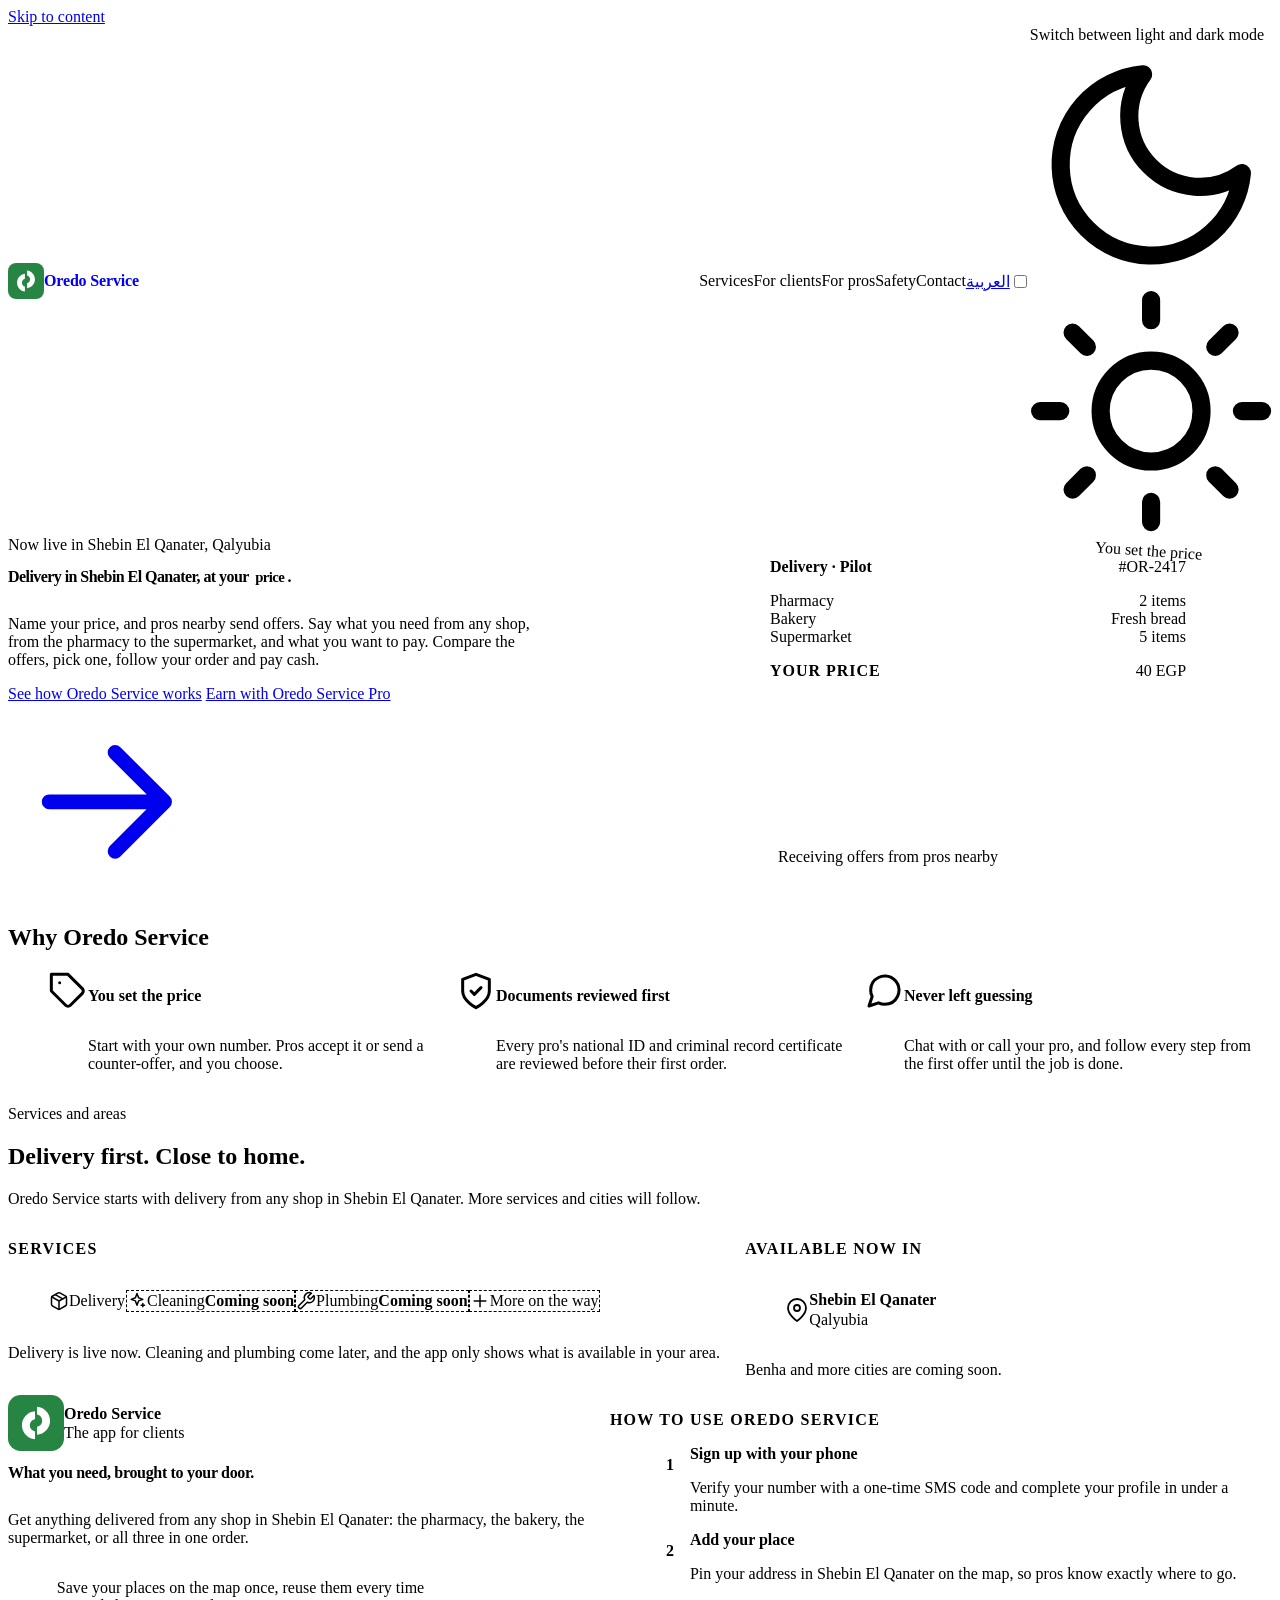
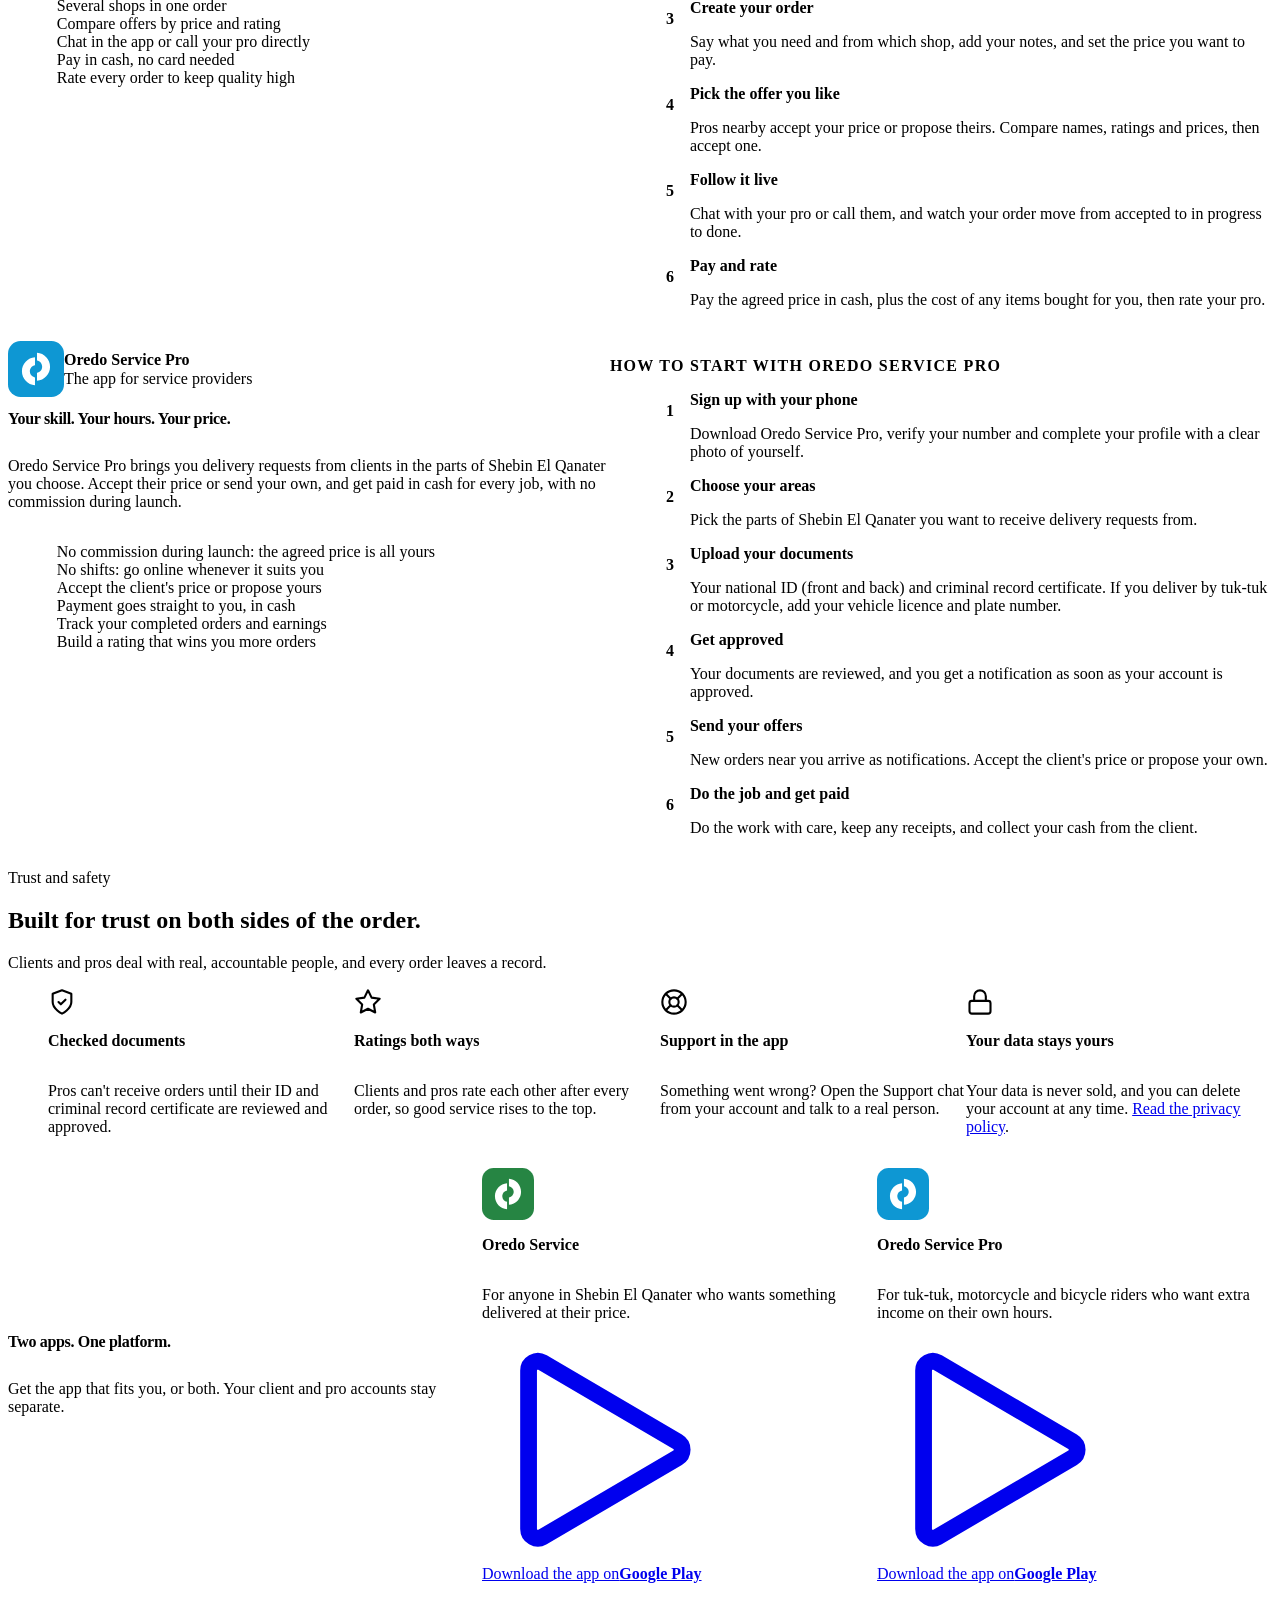
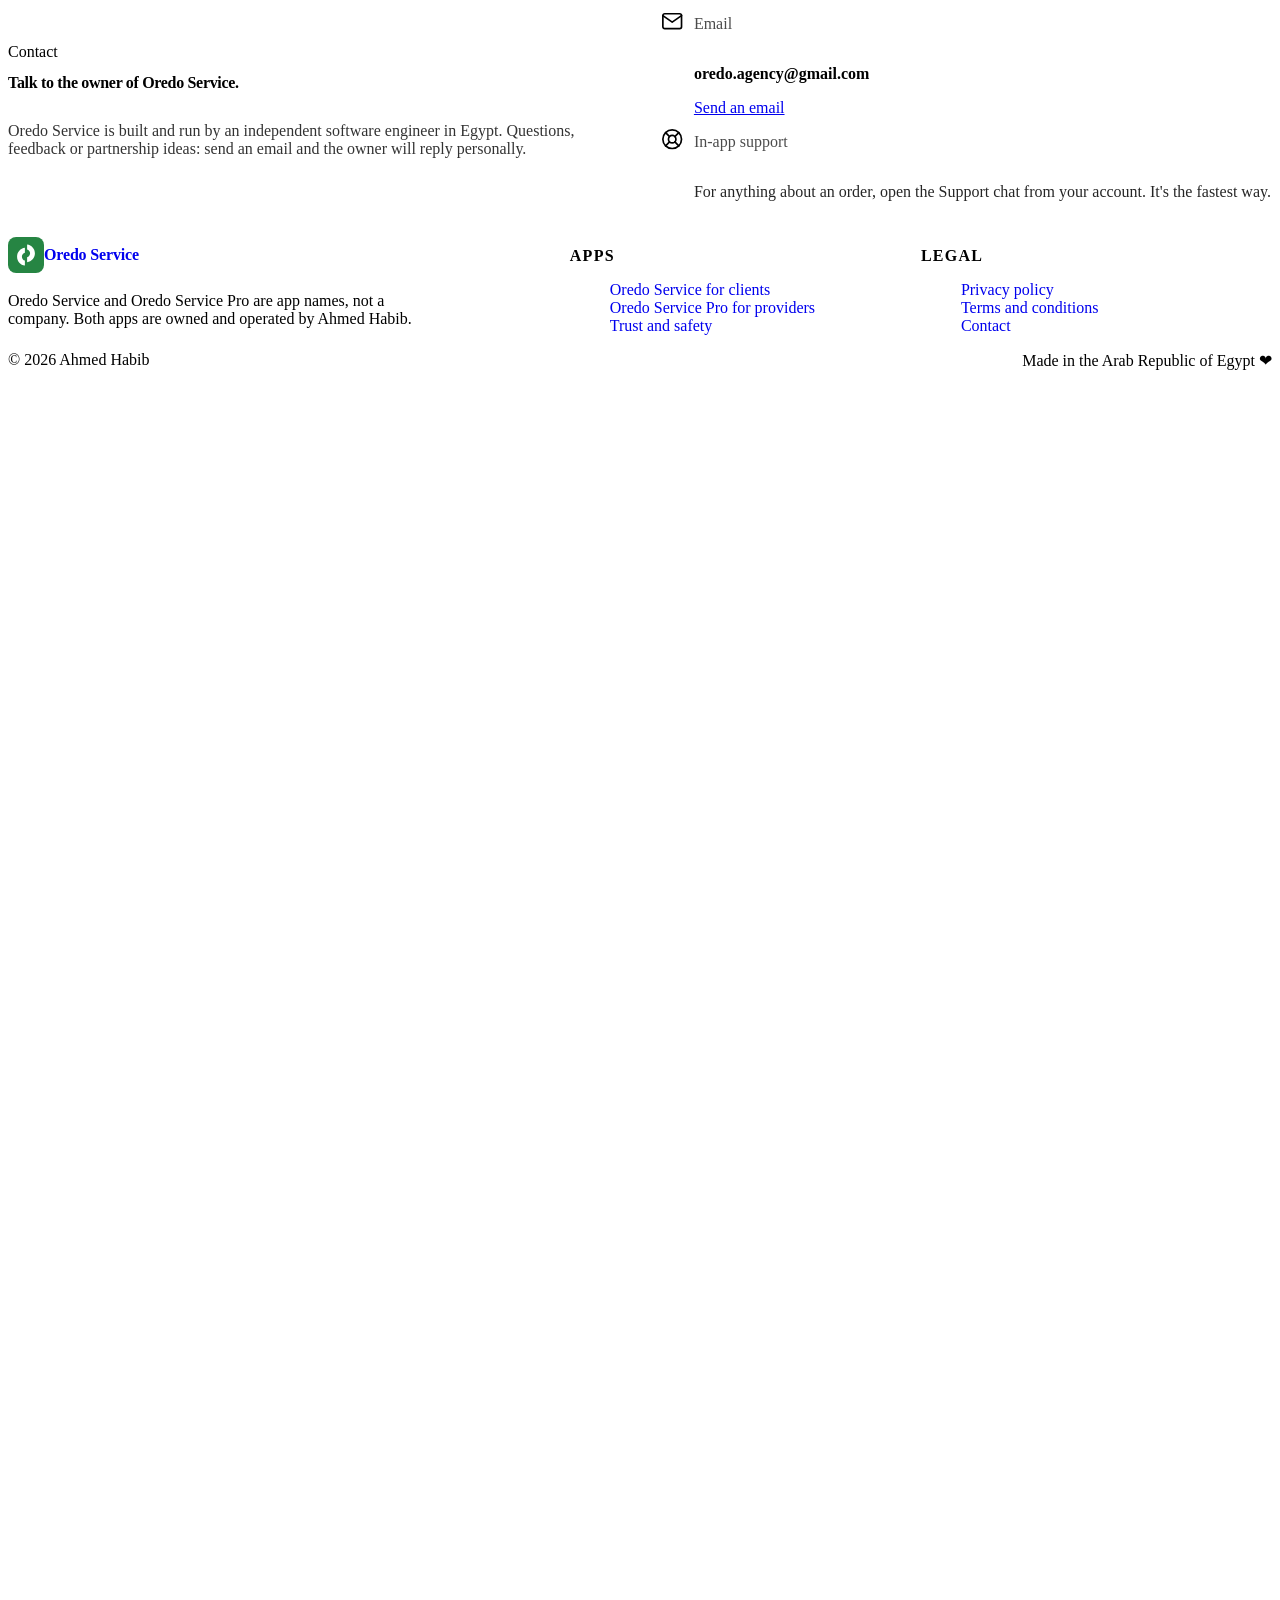
==== index.html @ b75162b8 "SEO quick wins: launch scope, Oredo Service names, head tags, logo, sitemap" ====
<!doctype html>
<html lang="en" dir="ltr">
<head>
  <meta charset="utf-8">
  <meta name="viewport" content="width=device-width, initial-scale=1">
  <title>Oredo Service: delivery at your price in Shebin El Qanater</title>
  <meta http-equiv="refresh" content="0; url=en/">
  <link rel="canonical" href="https://oredo-app.github.io/oredo/en/">
  <link rel="alternate" hreflang="ar" href="https://oredo-app.github.io/oredo/ar/">
  <link rel="alternate" hreflang="en" href="https://oredo-app.github.io/oredo/en/">
  <link rel="alternate" hreflang="x-default" href="https://oredo-app.github.io/oredo/en/">
  <link rel="icon" href="assets/icons/favicon.ico" sizes="48x48">
  <link rel="icon" href="assets/icons/favicon.svg" type="image/svg+xml">
</head>
<body>
  <p><a href="en/">Oredo Service in English</a> · <a href="ar/" lang="ar" dir="rtl">Oredo Service بالعربية</a></p>
</body>
</html>
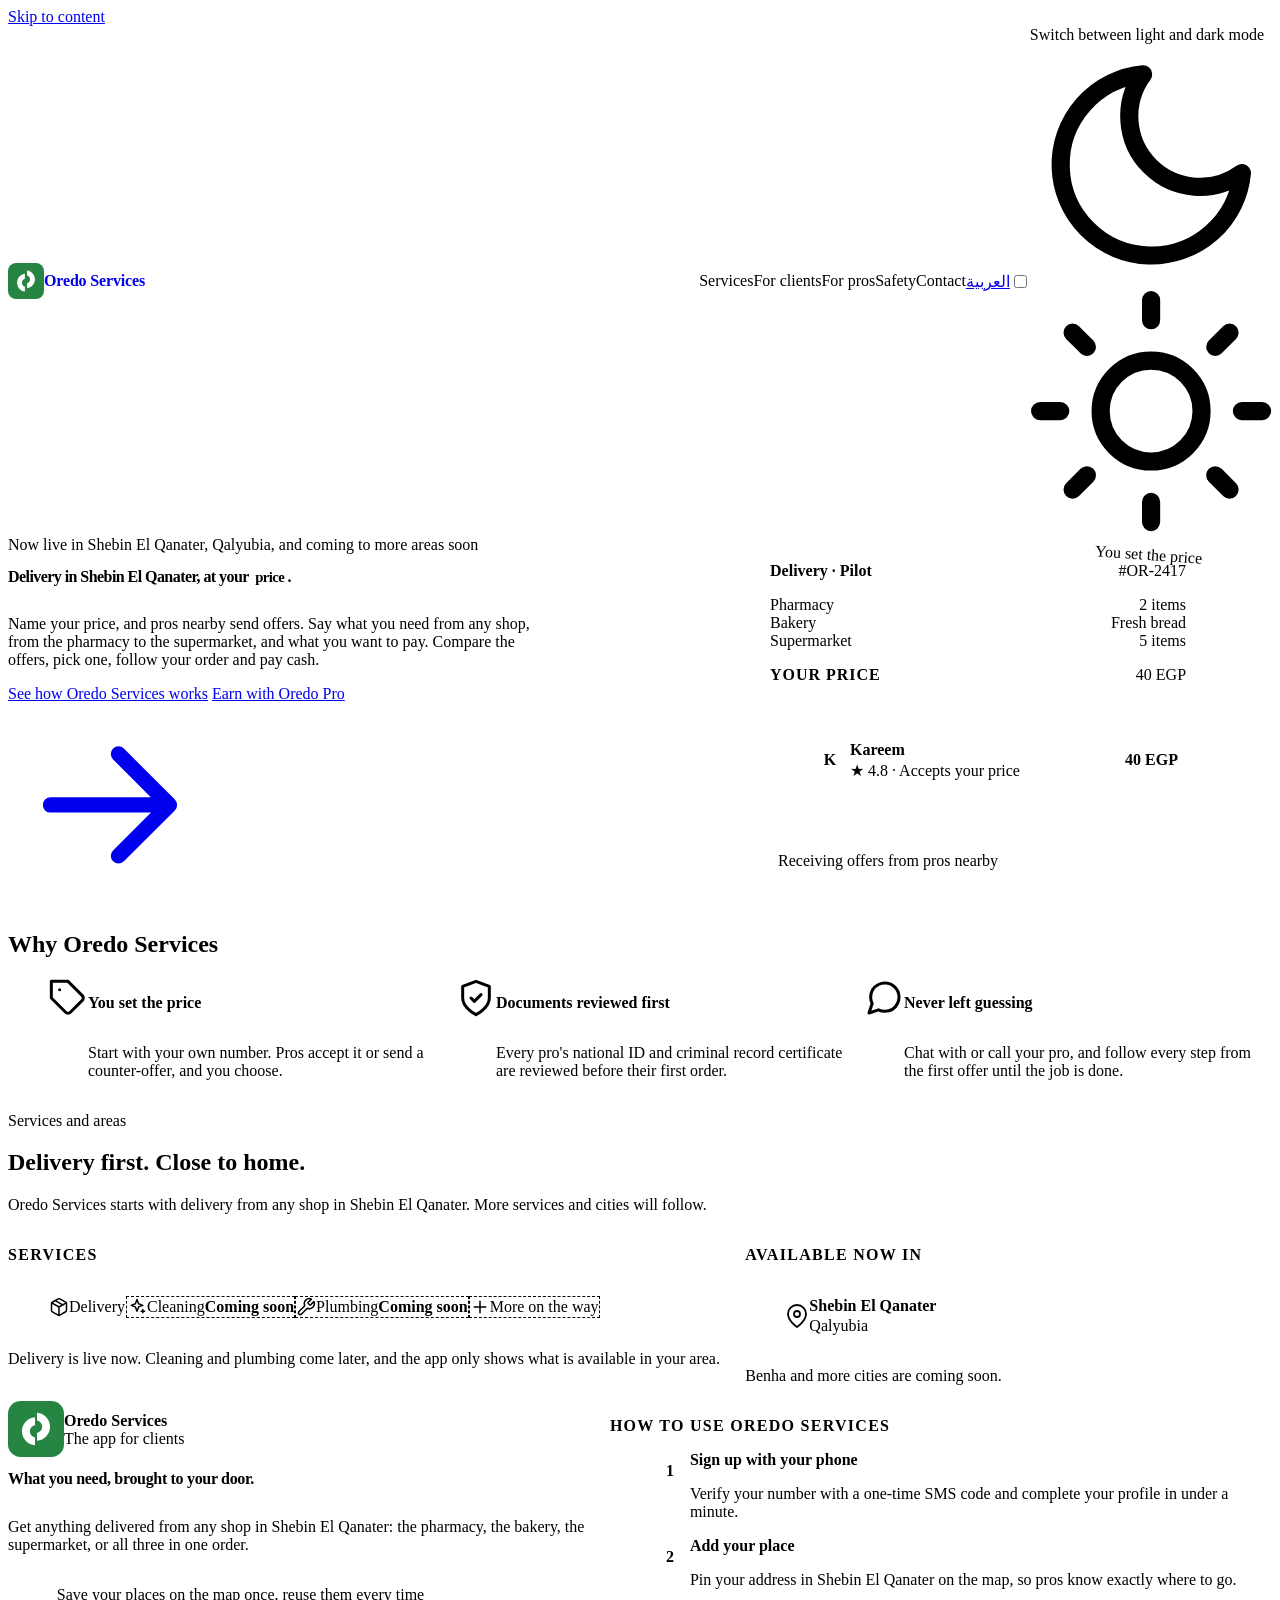
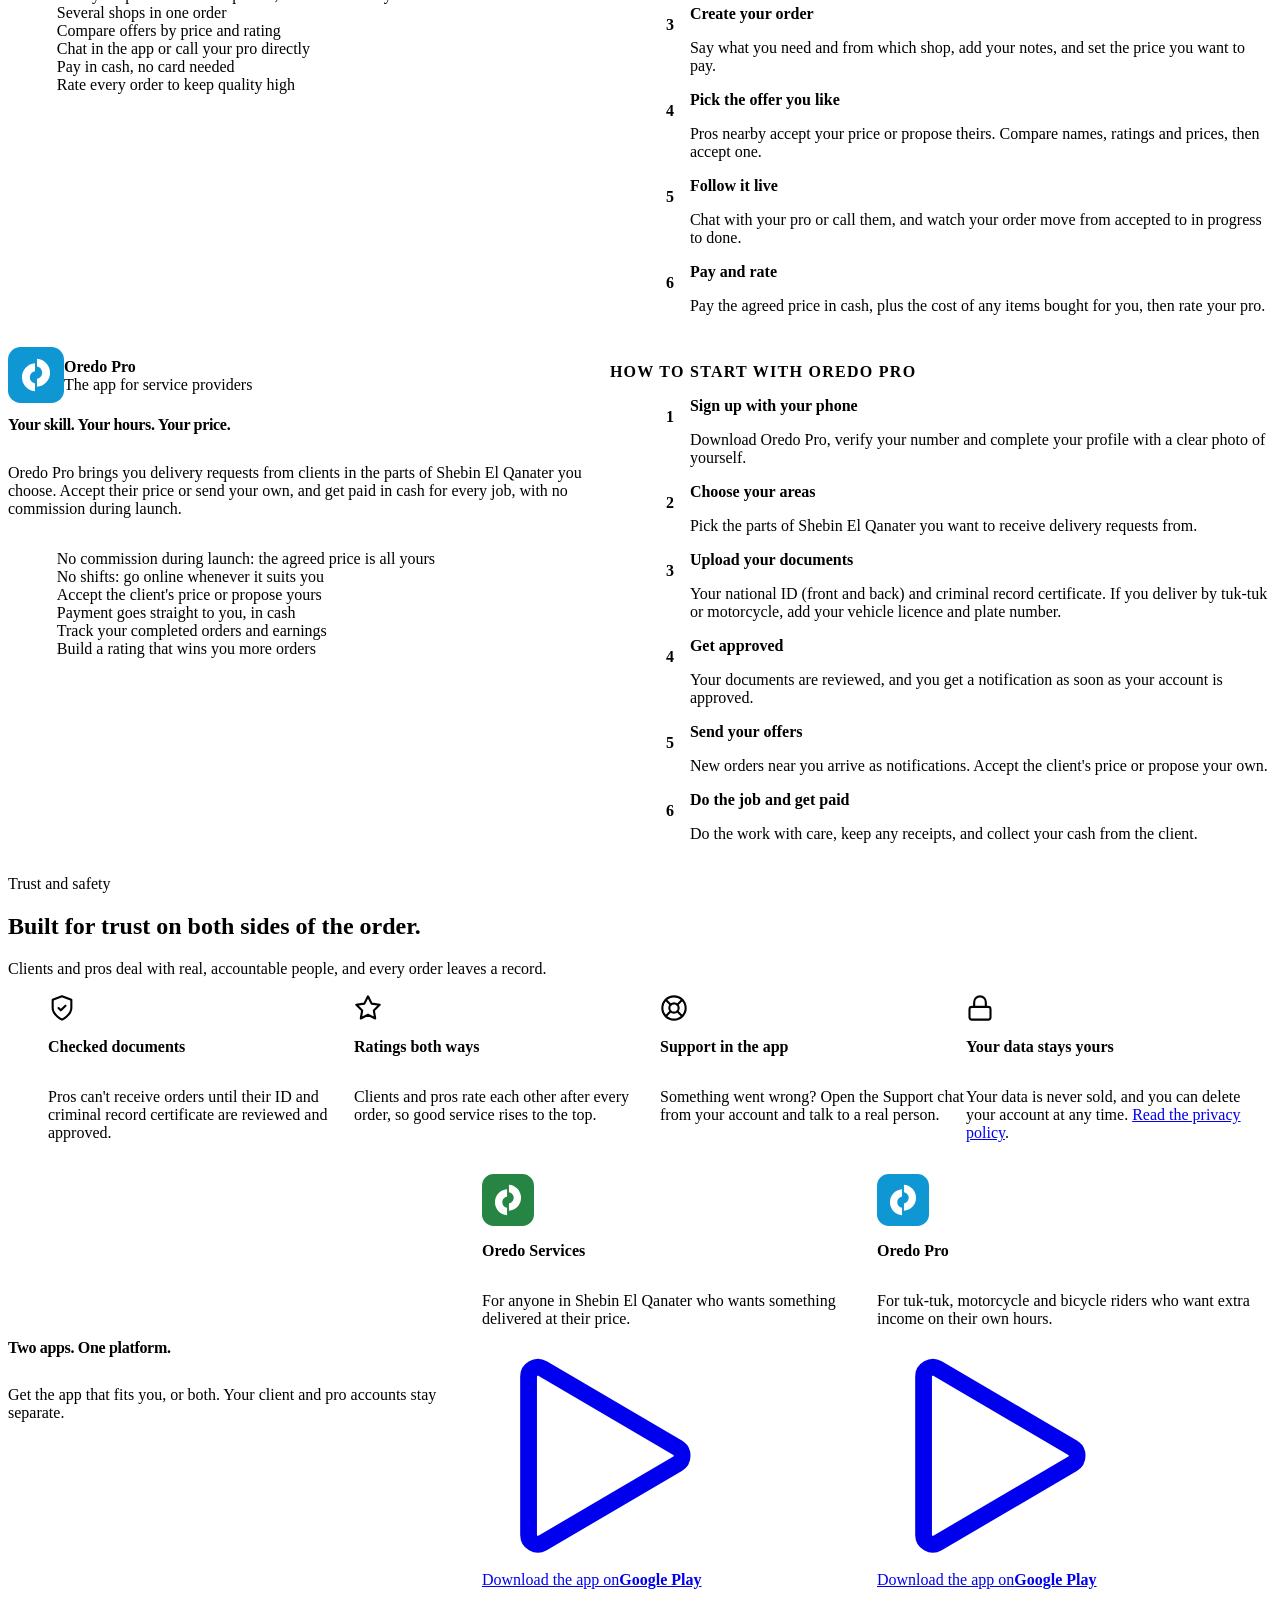
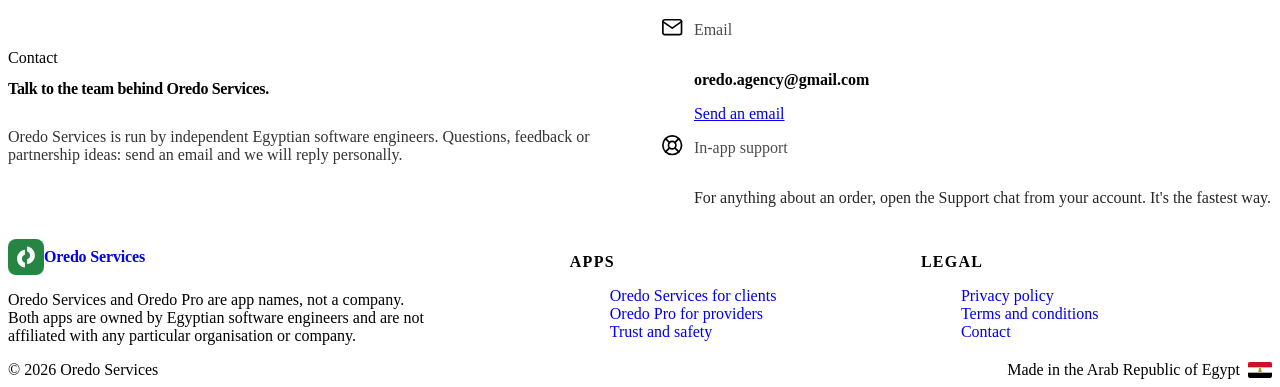
==== commit a5f4a88b: "Remove sitemap.xml and add privacy policy documentation" ====
--- a/index.html
+++ b/index.html
@@ -3,16 +3,484 @@
 <head>
   <meta charset="utf-8">
   <meta name="viewport" content="width=device-width, initial-scale=1">
-  <title>Oredo Service: delivery at your price in Shebin El Qanater</title>
-  <meta http-equiv="refresh" content="0; url=en/">
-  <link rel="canonical" href="https://oredo-app.github.io/oredo/en/">
-  <link rel="alternate" hreflang="ar" href="https://oredo-app.github.io/oredo/ar/">
-  <link rel="alternate" hreflang="en" href="https://oredo-app.github.io/oredo/en/">
-  <link rel="alternate" hreflang="x-default" href="https://oredo-app.github.io/oredo/en/">
+  <title>Oredo Services: delivery at your price in Shebin El Qanater</title>
+  <meta name="description" content="Order from any shop in Shebin El Qanater and set your own price. Pros nearby send offers; pick one, follow it and pay cash. Get Oredo Services on Google Play.">
+  <meta name="theme-color" content="#268543">
+  <link rel="canonical" href="https://oredoservices.github.io/oredoservices/en/">
+  <link rel="alternate" hreflang="ar" href="https://oredoservices.github.io/oredoservices/ar/">
+  <link rel="alternate" hreflang="en" href="https://oredoservices.github.io/oredoservices/en/">
+  <link rel="alternate" hreflang="x-default" href="https://oredoservices.github.io/oredoservices/en/">
+  <meta property="og:type" content="website">
+  <meta property="og:site_name" content="Oredo Services">
+  <meta property="og:locale" content="en_US">
+  <meta property="og:locale:alternate" content="ar_EG">
+  <meta property="og:url" content="https://oredoservices.github.io/oredoservices/en/">
+  <meta property="og:title" content="Oredo Services: delivery at your price in Shebin El Qanater">
+  <meta property="og:description" content="Order from any shop in Shebin El Qanater and set your own price. Pros nearby send offers; you pick one and pay cash.">
+  <meta property="og:image" content="https://oredoservices.github.io/oredoservices/assets/images/share/oredo-service-share-en.jpg">
+  <meta property="og:image:width" content="1200">
+  <meta property="og:image:height" content="630">
+  <meta property="og:image:alt" content="Oredo Services: delivery at your price in Shebin El Qanater">
+  <meta name="twitter:card" content="summary_large_image">
   <link rel="icon" href="assets/icons/favicon.ico" sizes="48x48">
   <link rel="icon" href="assets/icons/favicon.svg" type="image/svg+xml">
+  <link rel="apple-touch-icon" href="assets/icons/apple-touch-icon.png">
+  <link rel="manifest" href="assets/icons/site.webmanifest">
+  <link rel="preconnect" href="https://fonts.googleapis.com">
+  <link rel="preconnect" href="https://fonts.gstatic.com" crossorigin>
+  <link rel="stylesheet" href="https://fonts.googleapis.com/css2?family=IBM+Plex+Mono:wght@500;600&family=Readex+Pro:wght@300..700&display=swap">
+  <link rel="stylesheet" href="assets/css/tokens.css">
+  <link rel="stylesheet" href="assets/css/base.css">
+  <link rel="stylesheet" href="assets/css/layout.css">
+  <link rel="stylesheet" href="assets/css/components.css">
+  <link rel="stylesheet" href="assets/css/home.css">
+  <script type="application/ld+json">
+  {
+    "@context": "https://schema.org",
+    "@graph": [
+      {
+        "@type": "WebSite",
+        "@id": "https://oredoservices.github.io/oredoservices/#website",
+        "url": "https://oredoservices.github.io/oredoservices/en/",
+        "name": "Oredo Services",
+        "inLanguage": "en",
+        "publisher": {
+          "@id": "https://oredoservices.github.io/oredoservices/#owner"
+        }
+      },
+      {
+        "@type": "Organization",
+        "@id": "https://oredoservices.github.io/oredoservices/#owner",
+        "name": "Oredo Services"
+      },
+      {
+        "@type": "MobileApplication",
+        "@id": "https://oredoservices.github.io/oredoservices/#app-client",
+        "name": "Oredo Services",
+        "description": "Delivery from any shop in Shebin El Qanater at the price you set. Pros nearby send offers, and you pay cash.",
+        "operatingSystem": "Android",
+        "applicationCategory": "LifestyleApplication",
+        "url": "https://play.google.com/store/apps/details?id=com.oredo.app.client",
+        "image": "https://oredoservices.github.io/oredoservices/assets/images/brand/oredo-service-icon.svg",
+        "offers": {
+          "@type": "Offer",
+          "price": "0",
+          "priceCurrency": "EGP"
+        },
+        "author": {
+          "@id": "https://oredoservices.github.io/oredoservices/#owner"
+        }
+      },
+      {
+        "@type": "MobileApplication",
+        "@id": "https://oredoservices.github.io/oredoservices/#app-pro",
+        "name": "Oredo Pro",
+        "description": "Delivery requests in Shebin El Qanater for tuk-tuk, motorcycle and bicycle riders. Accept the client's price or send yours, get paid in cash, with no commission during launch.",
+        "operatingSystem": "Android",
+        "applicationCategory": "BusinessApplication",
+        "url": "https://play.google.com/store/apps/details?id=com.oredo.app.pro",
+        "image": "https://oredoservices.github.io/oredoservices/assets/images/brand/oredo-service-pro-icon.svg",
+        "offers": {
+          "@type": "Offer",
+          "price": "0",
+          "priceCurrency": "EGP"
+        },
+        "author": {
+          "@id": "https://oredoservices.github.io/oredoservices/#owner"
+        }
+      }
+    ]
+  }
+  </script>
 </head>
 <body>
-  <p><a href="en/">Oredo Service in English</a> · <a href="ar/" lang="ar" dir="rtl">Oredo Service بالعربية</a></p>
+  <a class="skip-link" href="#main">Skip to content</a>
+
+  <header class="site-header">
+    <div class="container site-header__inner">
+      <a class="brand" href="index.html" aria-label="Oredo Services home">
+        <img class="brand__logo" src="assets/images/brand/oredo-service-icon-small.svg" alt="" width="36" height="36">
+        <span class="brand__name" lang="en" dir="ltr">Oredo Services</span>
+      </a>
+      <nav class="site-nav" aria-label="Main">
+        <a href="#services">Services</a>
+        <a href="#client">For clients</a>
+        <a href="#pro">For pros</a>
+        <a href="#trust">Safety</a>
+        <a href="#contact">Contact</a>
+      </nav>
+      <div class="site-header__actions">
+        <a class="icon-button" href="ar/index.html" hreflang="ar" lang="ar">العربية</a>
+        <input class="theme-switch__input" type="checkbox" id="theme-switch">
+        <label class="icon-button theme-switch__label" for="theme-switch" title="Switch theme">
+          <span class="visually-hidden">Switch between light and dark mode</span>
+          <svg class="theme-switch__icon--moon" aria-hidden="true" viewBox="0 0 24 24" fill="none" stroke="currentColor" stroke-width="1.8" stroke-linecap="round" stroke-linejoin="round"><path d="M21 12.79A9 9 0 1 1 11.21 3 7 7 0 0 0 21 12.79z"/></svg>
+          <svg class="theme-switch__icon--sun" aria-hidden="true" viewBox="0 0 24 24" fill="none" stroke="currentColor" stroke-width="1.8" stroke-linecap="round" stroke-linejoin="round"><circle cx="12" cy="12" r="5"/><path d="M12 1v2M12 21v2M4.22 4.22l1.42 1.42M18.36 18.36l1.42 1.42M1 12h2M21 12h2M4.22 19.78l1.42-1.42M18.36 5.64l1.42-1.42"/></svg>
+        </label>
+      </div>
+    </div>
+  </header>
+
+  <main id="main">
+    <section class="hero" aria-labelledby="hero-title">
+      <div class="container hero__grid">
+        <div class="hero__copy">
+          <span class="eyebrow eyebrow--client">Now live in Shebin El Qanater, Qalyubia, and coming to more areas soon</span>
+          <h1 class="hero__title" id="hero-title">Delivery in Shebin El Qanater, at your <span class="nowrap"><span class="price-tag">price</span>.</span></h1>
+          <p class="hero__lead">Name your price, and pros nearby send offers. Say what you need from any shop, from the pharmacy to the supermarket, and what you want to pay. Compare the offers, pick one, follow your order and pay cash.</p>
+          <div class="hero__actions">
+            <a class="button button--client" href="#client">
+              See how Oredo Services works
+              <svg class="icon--directional" aria-hidden="true" viewBox="0 0 24 24" fill="none" stroke="currentColor" stroke-width="1.8" stroke-linecap="round" stroke-linejoin="round"><path d="M5 12h14M13 6l6 6-6 6"/></svg>
+            </a>
+            <a class="button button--outline" href="#pro">Earn with Oredo Pro</a>
+          </div>
+        </div>
+
+        <figure class="offer-board" aria-label="Illustrative example of an Oredo Services order receiving offers">
+          <span class="offer-board__note" aria-hidden="true">You set the price</span>
+          <div class="offer-board__header">
+            <span class="offer-board__service">Delivery · Pilot</span>
+            <span class="offer-board__id mono">#OR-2417</span>
+          </div>
+          <ul class="offer-board__items">
+            <li><span>Pharmacy</span><span>2 items</span></li>
+            <li><span>Bakery</span><span>Fresh bread</span></li>
+            <li><span>Supermarket</span><span>5 items</span></li>
+          </ul>
+          <div class="offer-board__budget">
+            <span class="offer-board__label">Your price</span>
+            <span class="price-tag">40 EGP</span>
+          </div>
+          <ol class="offer-list">
+            <li class="offer">
+              <span class="offer__avatar" aria-hidden="true">M</span>
+              <span><span class="offer__name">Mahmoud</span><span class="offer__meta">★ 4.9 · Tuk-tuk</span></span>
+              <span class="offer__price">45 EGP</span>
+            </li>
+            <li class="offer offer--chosen">
+              <span class="offer__avatar" aria-hidden="true">K</span>
+              <span><span class="offer__name">Kareem</span><span class="offer__meta">★ 4.8 · Accepts your price</span></span>
+              <span class="offer__price">40 EGP</span>
+            </li>
+            <li class="offer">
+              <span class="offer__avatar" aria-hidden="true">Y</span>
+              <span><span class="offer__name">Youssef</span><span class="offer__meta">★ 4.7 · Bicycle</span></span>
+              <span class="offer__price">50 EGP</span>
+            </li>
+          </ol>
+          <p class="offer-board__status"><span class="offer-board__pulse" aria-hidden="true"></span>Receiving offers from pros nearby</p>
+        </figure>
+      </div>
+    </section>
+
+    <section class="promises" aria-labelledby="promises-title">
+      <div class="container">
+        <h2 class="visually-hidden" id="promises-title">Why Oredo Services</h2>
+        <ul class="promises__list">
+          <li class="promise">
+            <svg aria-hidden="true" viewBox="0 0 24 24" fill="none" stroke="currentColor" stroke-width="1.8" stroke-linecap="round" stroke-linejoin="round"><path d="M20.59 13.41l-7.17 7.17a2 2 0 0 1-2.83 0L2 12V2h10l8.59 8.59a2 2 0 0 1 0 2.82z"/><path d="M7 7h.01"/></svg>
+            <h3>You set the price</h3>
+            <p>Start with your own number. Pros accept it or send a counter-offer, and you choose.</p>
+          </li>
+          <li class="promise">
+            <svg aria-hidden="true" viewBox="0 0 24 24" fill="none" stroke="currentColor" stroke-width="1.8" stroke-linecap="round" stroke-linejoin="round"><path d="M12 22s8-4 8-10V5l-8-3-8 3v7c0 6 8 10 8 10z"/><path d="m9 12 2 2 4-4"/></svg>
+            <h3>Documents reviewed first</h3>
+            <p>Every pro's national ID and criminal record certificate are reviewed before their first order.</p>
+          </li>
+          <li class="promise">
+            <svg aria-hidden="true" viewBox="0 0 24 24" fill="none" stroke="currentColor" stroke-width="1.8" stroke-linecap="round" stroke-linejoin="round"><path d="M21 11.5a8.38 8.38 0 0 1-.9 3.8 8.5 8.5 0 0 1-7.6 4.7 8.38 8.38 0 0 1-3.8-.9L3 21l1.9-5.7a8.38 8.38 0 0 1-.9-3.8 8.5 8.5 0 0 1 4.7-7.6 8.38 8.38 0 0 1 3.8-.9h.5a8.48 8.48 0 0 1 8 8v.5z"/></svg>
+            <h3>Never left guessing</h3>
+            <p>Chat with or call your pro, and follow every step from the first offer until the job is done.</p>
+          </li>
+        </ul>
+      </div>
+    </section>
+
+    <section class="coverage" id="services" aria-labelledby="services-title">
+      <div class="container">
+        <div class="section-heading">
+          <span class="eyebrow eyebrow--client">Services and areas</span>
+          <h2 id="services-title">Delivery first. Close to home.</h2>
+          <p>Oredo Services starts with delivery from any shop in Shebin El Qanater. More services and cities will follow.</p>
+        </div>
+        <div class="coverage__grid">
+          <div class="coverage-panel">
+            <h3 class="coverage-panel__title">Services</h3>
+            <ul class="service-chips">
+              <li class="service-chip"><svg aria-hidden="true" viewBox="0 0 24 24" fill="none" stroke="currentColor" stroke-width="1.8" stroke-linecap="round" stroke-linejoin="round"><path d="M16.5 9.4 7.55 4.24"/><path d="M21 16V8a2 2 0 0 0-1-1.73l-7-4a2 2 0 0 0-2 0l-7 4A2 2 0 0 0 3 8v8a2 2 0 0 0 1 1.73l7 4a2 2 0 0 0 2 0l7-4A2 2 0 0 0 21 16z"/><path d="M3.27 6.96 12 12.01l8.73-5.05M12 22.08V12"/></svg>Delivery</li>
+              <li class="service-chip"><svg aria-hidden="true" viewBox="0 0 24 24" fill="none" stroke="currentColor" stroke-width="1.8" stroke-linecap="round" stroke-linejoin="round"><path d="M12 3l1.9 5.1L19 10l-5.1 1.9L12 17l-1.9-5.1L5 10l5.1-1.9z"/><path d="M19 15v4M17 17h4"/></svg>Cleaning<span class="service-chip__tag">Coming soon</span></li>
+              <li class="service-chip"><svg aria-hidden="true" viewBox="0 0 24 24" fill="none" stroke="currentColor" stroke-width="1.8" stroke-linecap="round" stroke-linejoin="round"><path d="M14.7 6.3a1 1 0 0 0 0 1.4l1.6 1.6a1 1 0 0 0 1.4 0l3.77-3.77a6 6 0 0 1-7.94 7.94l-6.91 6.91a2.12 2.12 0 0 1-3-3l6.91-6.91a6 6 0 0 1 7.94-7.94l-3.76 3.76z"/></svg>Plumbing<span class="service-chip__tag">Coming soon</span></li>
+              <li class="service-chip service-chip--more"><svg aria-hidden="true" viewBox="0 0 24 24" fill="none" stroke="currentColor" stroke-width="1.8" stroke-linecap="round" stroke-linejoin="round"><path d="M12 5v14M5 12h14"/></svg>More on the way</li>
+            </ul>
+            <p class="coverage-panel__note">Delivery is live now. Cleaning and plumbing come later, and the app only shows what is available in your area.</p>
+          </div>
+          <div class="coverage-panel">
+            <h3 class="coverage-panel__title">Available now in</h3>
+            <ul class="city-list">
+              <li class="city"><svg aria-hidden="true" viewBox="0 0 24 24" fill="none" stroke="currentColor" stroke-width="1.8" stroke-linecap="round" stroke-linejoin="round"><path d="M21 10c0 7-9 13-9 13s-9-6-9-13a9 9 0 0 1 18 0z"/><circle cx="12" cy="10" r="3"/></svg><span><strong>Shebin El Qanater</strong><span class="city__region">Qalyubia</span></span></li>
+            </ul>
+            <p class="coverage-panel__note">Benha and more cities are coming soon.</p>
+          </div>
+        </div>
+      </div>
+    </section>
+
+    <section class="app-section app-section--client" id="client" aria-labelledby="client-title">
+      <div class="container app-section__grid">
+        <div class="app-section__intro">
+          <div class="app-section__identity">
+            <img src="assets/images/brand/oredo-service-icon.svg" alt="" width="56" height="56">
+            <div>
+              <strong>Oredo Services</strong>
+              <span>The app for clients</span>
+            </div>
+          </div>
+          <h2 id="client-title">What you need, brought to your door.</h2>
+          <p>Get anything delivered from any shop in Shebin El Qanater: the pharmacy, the bakery, the supermarket, or all three in one order.</p>
+          <ul class="feature-list">
+            <li>Save your places on the map once, reuse them every time</li>
+            <li>Several shops in one order</li>
+            <li>Compare offers by price and rating</li>
+            <li>Chat in the app or call your pro directly</li>
+            <li>Pay in cash, no card needed</li>
+            <li>Rate every order to keep quality high</li>
+          </ul>
+        </div>
+
+        <div class="steps">
+          <h3 class="steps__title" id="client-steps-title">How to use Oredo Services</h3>
+          <ol class="steps__list" aria-labelledby="client-steps-title">
+            <li class="step">
+              <div>
+                <h4>Sign up with your phone</h4>
+                <p>Verify your number with a one-time SMS code and complete your profile in under a minute.</p>
+              </div>
+            </li>
+            <li class="step">
+              <div>
+                <h4>Add your place</h4>
+                <p>Pin your address in Shebin El Qanater on the map, so pros know exactly where to go.</p>
+              </div>
+            </li>
+            <li class="step">
+              <div>
+                <h4>Create your order</h4>
+                <p>Say what you need and from which shop, add your notes, and set the price you want to pay.</p>
+              </div>
+            </li>
+            <li class="step">
+              <div>
+                <h4>Pick the offer you like</h4>
+                <p>Pros nearby accept your price or propose theirs. Compare names, ratings and prices, then accept one.</p>
+              </div>
+            </li>
+            <li class="step">
+              <div>
+                <h4>Follow it live</h4>
+                <p>Chat with your pro or call them, and watch your order move from accepted to in progress to done.</p>
+              </div>
+            </li>
+            <li class="step">
+              <div>
+                <h4>Pay and rate</h4>
+                <p>Pay the agreed price in cash, plus the cost of any items bought for you, then rate your pro.</p>
+              </div>
+            </li>
+          </ol>
+        </div>
+      </div>
+    </section>
+
+    <section class="app-section app-section--pro" id="pro" aria-labelledby="pro-title">
+      <div class="container app-section__grid">
+        <div class="app-section__intro">
+          <div class="app-section__identity">
+            <img src="assets/images/brand/oredo-service-pro-icon.svg" alt="" width="56" height="56">
+            <div>
+              <strong>Oredo Pro</strong>
+              <span>The app for service providers</span>
+            </div>
+          </div>
+          <h2 id="pro-title">Your skill. Your hours. Your price.</h2>
+          <p>Oredo Pro brings you delivery requests from clients in the parts of Shebin El Qanater you choose. Accept their price or send your own, and get paid in cash for every job, with no commission during launch.</p>
+          <ul class="feature-list">
+            <li>No commission during launch: the agreed price is all yours</li>
+            <li>No shifts: go online whenever it suits you</li>
+            <li>Accept the client's price or propose yours</li>
+            <li>Payment goes straight to you, in cash</li>
+            <li>Track your completed orders and earnings</li>
+            <li>Build a rating that wins you more orders</li>
+          </ul>
+        </div>
+
+        <div class="steps">
+          <h3 class="steps__title" id="pro-steps-title">How to start with Oredo Pro</h3>
+          <ol class="steps__list" aria-labelledby="pro-steps-title">
+            <li class="step">
+              <div>
+                <h4>Sign up with your phone</h4>
+                <p>Download Oredo Pro, verify your number and complete your profile with a clear photo of yourself.</p>
+              </div>
+            </li>
+            <li class="step">
+              <div>
+                <h4>Choose your areas</h4>
+                <p>Pick the parts of Shebin El Qanater you want to receive delivery requests from.</p>
+              </div>
+            </li>
+            <li class="step">
+              <div>
+                <h4>Upload your documents</h4>
+                <p>Your national ID (front and back) and criminal record certificate. If you deliver by tuk-tuk or motorcycle, add your vehicle licence and plate number.</p>
+              </div>
+            </li>
+            <li class="step">
+              <div>
+                <h4>Get approved</h4>
+                <p>Your documents are reviewed, and you get a notification as soon as your account is approved.</p>
+              </div>
+            </li>
+            <li class="step">
+              <div>
+                <h4>Send your offers</h4>
+                <p>New orders near you arrive as notifications. Accept the client's price or propose your own.</p>
+              </div>
+            </li>
+            <li class="step">
+              <div>
+                <h4>Do the job and get paid</h4>
+                <p>Do the work with care, keep any receipts, and collect your cash from the client.</p>
+              </div>
+            </li>
+          </ol>
+        </div>
+      </div>
+    </section>
+
+    <section class="trust" id="trust" aria-labelledby="trust-title">
+      <div class="container">
+        <div class="section-heading">
+          <span class="eyebrow eyebrow--client">Trust and safety</span>
+          <h2 id="trust-title">Built for trust on both sides of the order.</h2>
+          <p>Clients and pros deal with real, accountable people, and every order leaves a record.</p>
+        </div>
+        <ul class="trust__grid">
+          <li class="trust-card">
+            <svg aria-hidden="true" viewBox="0 0 24 24" fill="none" stroke="currentColor" stroke-width="1.8" stroke-linecap="round" stroke-linejoin="round"><path d="M12 22s8-4 8-10V5l-8-3-8 3v7c0 6 8 10 8 10z"/><path d="m9 12 2 2 4-4"/></svg>
+            <h3>Checked documents</h3>
+            <p>Pros can't receive orders until their ID and criminal record certificate are reviewed and approved.</p>
+          </li>
+          <li class="trust-card">
+            <svg aria-hidden="true" viewBox="0 0 24 24" fill="none" stroke="currentColor" stroke-width="1.8" stroke-linecap="round" stroke-linejoin="round"><path d="M12 2l3.09 6.26L22 9.27l-5 4.87 1.18 6.88L12 17.77l-6.18 3.25L7 14.14 2 9.27l6.91-1.01L12 2z"/></svg>
+            <h3>Ratings both ways</h3>
+            <p>Clients and pros rate each other after every order, so good service rises to the top.</p>
+          </li>
+          <li class="trust-card">
+            <svg aria-hidden="true" viewBox="0 0 24 24" fill="none" stroke="currentColor" stroke-width="1.8" stroke-linecap="round" stroke-linejoin="round"><circle cx="12" cy="12" r="10"/><circle cx="12" cy="12" r="4"/><path d="m4.93 4.93 4.24 4.24M14.83 14.83l4.24 4.24M14.83 9.17l4.24-4.24M4.93 19.07l4.24-4.24"/></svg>
+            <h3>Support in the app</h3>
+            <p>Something went wrong? Open the Support chat from your account and talk to a real person.</p>
+          </li>
+          <li class="trust-card">
+            <svg aria-hidden="true" viewBox="0 0 24 24" fill="none" stroke="currentColor" stroke-width="1.8" stroke-linecap="round" stroke-linejoin="round"><rect x="3" y="11" width="18" height="11" rx="2"/><path d="M7 11V7a5 5 0 0 1 10 0v4"/></svg>
+            <h3>Your data stays yours</h3>
+            <p>Your data is never sold, and you can delete your account at any time. <a href="en/privacy.html">Read the privacy policy</a>.</p>
+          </li>
+        </ul>
+      </div>
+    </section>
+
+    <section class="download" id="download" aria-labelledby="download-title">
+      <div class="container">
+        <div class="download__panel">
+          <div class="download__copy">
+            <h2 id="download-title">Two apps. One platform.</h2>
+            <p>Get the app that fits you, or both. Your client and pro accounts stay separate.</p>
+          </div>
+          <article class="app-card">
+            <img src="assets/images/brand/oredo-service-icon.svg" alt="" width="52" height="52">
+            <h3>Oredo Services</h3>
+            <p>For anyone in Shebin El Qanater who wants something delivered at their price.</p>
+            <a class="store-badge" href="https://play.google.com/store/apps/details?id=com.oredo.app.client" target="_blank" rel="noopener" aria-label="Download Oredo Services on Google Play">
+              <svg aria-hidden="true" viewBox="0 0 24 24" fill="none" stroke="currentColor" stroke-width="1.8" stroke-linecap="round" stroke-linejoin="round"><path d="M5 3.5v17a1 1 0 0 0 1.5.86l14.5-8.5a1 1 0 0 0 0-1.72L6.5 2.64A1 1 0 0 0 5 3.5z"/></svg>
+              <span>Download the app on<strong>Google Play</strong></span>
+            </a>
+          </article>
+          <article class="app-card">
+            <img src="assets/images/brand/oredo-service-pro-icon.svg" alt="" width="52" height="52">
+            <h3>Oredo Pro</h3>
+            <p>For tuk-tuk, motorcycle and bicycle riders who want extra income on their own hours.</p>
+            <a class="store-badge" href="https://play.google.com/store/apps/details?id=com.oredo.app.pro" target="_blank" rel="noopener" aria-label="Download Oredo Pro on Google Play">
+              <svg aria-hidden="true" viewBox="0 0 24 24" fill="none" stroke="currentColor" stroke-width="1.8" stroke-linecap="round" stroke-linejoin="round"><path d="M5 3.5v17a1 1 0 0 0 1.5.86l14.5-8.5a1 1 0 0 0 0-1.72L6.5 2.64A1 1 0 0 0 5 3.5z"/></svg>
+              <span>Download the app on<strong>Google Play</strong></span>
+            </a>
+          </article>
+        </div>
+      </div>
+    </section>
+
+    <section class="contact" id="contact" aria-labelledby="contact-title">
+      <div class="container">
+        <div class="contact__card">
+          <div class="contact__copy">
+            <span class="eyebrow">Contact</span>
+            <h2 id="contact-title">Talk to the team behind Oredo Services.</h2>
+            <p>Oredo Services is run by independent Egyptian software engineers. Questions, feedback or partnership ideas: send an email and we will reply personally.</p>
+          </div>
+          <ul class="contact__channels">
+            <li class="contact-channel">
+              <span class="contact-channel__icon"><svg aria-hidden="true" viewBox="0 0 24 24" fill="none" stroke="currentColor" stroke-width="1.8" stroke-linecap="round" stroke-linejoin="round"><rect x="2" y="4" width="20" height="16" rx="2"/><path d="m22 6-10 7L2 6"/></svg></span>
+              <div class="contact-channel__body">
+                <h3>Email</h3>
+                <p class="contact-channel__value mono">oredo.agency@gmail.com</p>
+              </div>
+              <a class="button button--client contact-channel__action" href="mailto:oredo.agency@gmail.com">Send an email</a>
+            </li>
+            <li class="contact-channel">
+              <span class="contact-channel__icon"><svg aria-hidden="true" viewBox="0 0 24 24" fill="none" stroke="currentColor" stroke-width="1.8" stroke-linecap="round" stroke-linejoin="round"><circle cx="12" cy="12" r="10"/><circle cx="12" cy="12" r="4"/><path d="m4.93 4.93 4.24 4.24M14.83 14.83l4.24 4.24M14.83 9.17l4.24-4.24M4.93 19.07l4.24-4.24"/></svg></span>
+              <div class="contact-channel__body">
+                <h3>In-app support</h3>
+                <p>For anything about an order, open the Support chat from your account. It&#39;s the fastest way.</p>
+              </div>
+            </li>
+          </ul>
+        </div>
+      </div>
+    </section>
+  </main>
+
+  <footer class="site-footer">
+    <div class="container">
+      <div class="site-footer__grid">
+        <div class="site-footer__about">
+          <a class="brand" href="index.html">
+            <img class="brand__logo" src="assets/images/brand/oredo-service-icon-small.svg" alt="" width="36" height="36">
+            <span lang="en" dir="ltr">Oredo Services</span>
+          </a>
+          <p>Oredo Services and Oredo Pro are app names, not a company. Both apps are owned by Egyptian software engineers and are not affiliated with any particular organisation or company.</p>
+        </div>
+        <div>
+          <h2 class="site-footer__title">Apps</h2>
+          <ul class="site-footer__links">
+            <li><a href="#client">Oredo Services for clients</a></li>
+            <li><a href="#pro">Oredo Pro for providers</a></li>
+            <li><a href="#trust">Trust and safety</a></li>
+          </ul>
+        </div>
+        <div>
+          <h2 class="site-footer__title">Legal</h2>
+          <ul class="site-footer__links">
+            <li><a href="en/privacy.html">Privacy policy</a></li>
+            <li><a href="en/terms.html">Terms and conditions</a></li>
+            <li><a href="#contact">Contact</a></li>
+          </ul>
+        </div>
+      </div>
+      <div class="site-footer__bottom">
+        <span>© 2026 Oredo Services</span>
+        <span>Made in the Arab Republic of Egypt <svg class="site-footer__flag" aria-hidden="true" viewBox="0 0 30 20" width="21" height="14"><rect width="30" height="20" fill="#000"/><rect width="30" height="13.34" fill="#fff"/><rect width="30" height="6.67" fill="#CE1126"/><path d="M15 7.6c-1 0-1.6.7-1.6 1.6v1.9l-1.3 1.3h5.8l-1.3-1.3V9.2c0-.9-.6-1.6-1.6-1.6z" fill="#C09300"/></svg></span>
+      </div>
+    </div>
+  </footer>
 </body>
-</html>
+</html>
--- a/assets/css/layout.css
+++ b/assets/css/layout.css
@@ -0,0 +1,161 @@
+.container {
+  width: 100%;
+  max-width: var(--page-max-width);
+  margin-inline: auto;
+  padding-inline: var(--page-gutter);
+}
+
+.site-header {
+  position: sticky;
+  inset-block-start: 0;
+  z-index: 50;
+  background: color-mix(in srgb, var(--color-page) 82%, transparent);
+  backdrop-filter: blur(14px) saturate(1.4);
+  -webkit-backdrop-filter: blur(14px) saturate(1.4);
+  border-block-end: 1px solid var(--color-line);
+}
+
+.site-header__inner {
+  display: flex;
+  align-items: center;
+  gap: var(--space-5);
+  min-height: var(--header-height);
+}
+
+.brand {
+  display: inline-flex;
+  align-items: center;
+  gap: var(--space-2);
+  text-decoration: none;
+  font-weight: 700;
+  font-size: var(--text-lg);
+  letter-spacing: -0.01em;
+}
+
+.brand__logo {
+  width: 2.25rem;
+  height: 2.25rem;
+}
+
+.site-nav {
+  display: flex;
+  gap: var(--space-1);
+  margin-inline-start: auto;
+}
+
+.site-nav a {
+  padding: var(--space-2) var(--space-3);
+  border-radius: var(--radius-pill);
+  font-size: var(--text-sm);
+  font-weight: 450;
+  color: var(--color-ink-soft);
+  text-decoration: none;
+  transition: background-color 0.2s, color 0.2s;
+}
+
+.site-nav a:hover {
+  background: var(--color-surface-muted);
+  color: var(--color-ink);
+}
+
+.site-header__actions {
+  display: flex;
+  align-items: center;
+  gap: var(--space-2);
+}
+
+.site-footer {
+  margin-block-start: var(--space-9);
+  padding-block: var(--space-8) var(--space-6);
+  background: var(--color-surface);
+  border-block-start: 1px solid var(--color-line);
+}
+
+.site-footer__grid {
+  display: grid;
+  grid-template-columns: 1.6fr 1fr 1fr;
+  gap: var(--space-7);
+}
+
+.site-footer__about {
+  display: grid;
+  gap: var(--space-4);
+  max-width: 26rem;
+}
+
+.site-footer__about p {
+  color: var(--color-ink-soft);
+  font-size: var(--text-sm);
+}
+
+.site-footer__title {
+  margin-block-end: var(--space-4);
+  font-size: var(--text-xs);
+  font-weight: 600;
+  letter-spacing: 0.08em;
+  text-transform: uppercase;
+  color: var(--color-ink-soft);
+}
+
+.site-footer__links {
+  display: grid;
+  gap: var(--space-2);
+  list-style: none;
+}
+
+.site-footer__links a {
+  text-decoration: none;
+  font-size: var(--text-sm);
+}
+
+.site-footer__links a:hover {
+  color: var(--color-client);
+  text-decoration: underline;
+  text-underline-offset: 0.25em;
+}
+
+.site-footer__bottom {
+  display: flex;
+  flex-wrap: wrap;
+  justify-content: space-between;
+  gap: var(--space-3);
+  margin-block-start: var(--space-8);
+  padding-block-start: var(--space-5);
+  border-block-start: 1px solid var(--color-line);
+  font-size: var(--text-xs);
+  color: var(--color-ink-soft);
+}
+
+.site-footer__flag {
+  display: inline-block;
+  width: 1.5em;
+  height: 1em;
+  margin-inline-start: 0.25em;
+  vertical-align: -0.15em;
+  border-radius: 2px;
+  box-shadow: 0 0 0 1px var(--color-line);
+}
+
+@media (max-width: 60rem) {
+  .site-nav {
+    display: none;
+  }
+
+  .site-header__actions {
+    margin-inline-start: auto;
+  }
+
+  .site-footer__grid {
+    grid-template-columns: 1fr 1fr;
+  }
+
+  .site-footer__about {
+    grid-column: 1 / -1;
+  }
+}
+
+@media (max-width: 30rem) {
+  .brand__name {
+    display: none;
+  }
+}
--- a/assets/css/home.css
+++ b/assets/css/home.css
@@ -0,0 +1,815 @@
+.hero {
+  position: relative;
+  padding-block: var(--space-8) var(--space-9);
+  overflow: clip;
+}
+
+.hero::before {
+  content: "";
+  position: absolute;
+  inset: -20% -10% auto;
+  height: 38rem;
+  background:
+    radial-gradient(closest-side at 25% 40%, color-mix(in srgb, var(--color-client) 18%, transparent), transparent),
+    radial-gradient(closest-side at 80% 30%, color-mix(in srgb, var(--color-pro-bright) 14%, transparent), transparent);
+  pointer-events: none;
+  z-index: -1;
+}
+
+.hero__grid {
+  display: grid;
+  grid-template-columns: 1.15fr 1fr;
+  align-items: center;
+  gap: var(--space-8);
+}
+
+.hero__copy {
+  display: grid;
+  gap: var(--space-5);
+  justify-items: start;
+}
+
+.hero__title {
+  font-size: var(--text-display);
+  font-weight: 700;
+  letter-spacing: -0.035em;
+  line-height: 1.08;
+}
+
+.hero__title .price-tag {
+  font-family: inherit;
+  font-size: 0.92em;
+  padding: 0 0.22em;
+  border-radius: 0.18em;
+  transform: rotate(-2deg);
+}
+
+.hero__lead {
+  max-width: 34rem;
+  font-size: var(--text-lg);
+  color: var(--color-ink-soft);
+}
+
+.hero__actions {
+  display: flex;
+  flex-wrap: wrap;
+  gap: var(--space-3);
+  margin-block-start: var(--space-2);
+}
+
+.offer-board {
+  position: relative;
+  display: grid;
+  gap: var(--space-4);
+  width: min(100%, 26rem);
+  margin-inline: auto;
+  padding: var(--space-5);
+  border: 1px solid var(--color-line);
+  border-radius: var(--radius-lg);
+  background: var(--color-surface);
+  box-shadow: var(--shadow-card);
+}
+
+.offer-board__header {
+  display: flex;
+  justify-content: space-between;
+  align-items: baseline;
+  gap: var(--space-3);
+}
+
+.offer-board__service {
+  font-weight: 600;
+}
+
+.offer-board__id {
+  font-size: var(--text-xs);
+  color: var(--color-ink-soft);
+}
+
+.offer-board__items {
+  display: grid;
+  gap: var(--space-2);
+  padding: var(--space-4);
+  border-radius: var(--radius-md);
+  background: var(--color-surface-muted);
+  font-size: var(--text-sm);
+  list-style: none;
+}
+
+.offer-board__items li {
+  display: flex;
+  justify-content: space-between;
+  gap: var(--space-3);
+}
+
+.offer-board__items span:last-child {
+  color: var(--color-ink-soft);
+}
+
+.offer-board__budget {
+  display: flex;
+  justify-content: space-between;
+  align-items: center;
+  font-size: var(--text-sm);
+}
+
+.offer-board__label {
+  font-size: var(--text-xs);
+  font-weight: 600;
+  letter-spacing: 0.06em;
+  text-transform: uppercase;
+  color: var(--color-ink-soft);
+}
+
+.offer-list {
+  display: grid;
+  gap: var(--space-2);
+  list-style: none;
+}
+
+.offer {
+  display: grid;
+  grid-template-columns: auto 1fr auto;
+  align-items: center;
+  gap: var(--space-3);
+  padding: var(--space-3);
+  border: 1px solid var(--color-line);
+  border-radius: var(--radius-md);
+  font-size: var(--text-sm);
+  opacity: 0;
+  animation: offer-arrive 0.6s var(--ease-out) forwards;
+}
+
+.offer:nth-child(1) {
+  animation-delay: 0.6s;
+}
+
+.offer:nth-child(2) {
+  animation-delay: 1.5s;
+}
+
+.offer:nth-child(3) {
+  animation-delay: 2.4s;
+}
+
+.offer__avatar {
+  display: grid;
+  place-items: center;
+  width: 2.5rem;
+  height: 2.5rem;
+  border-radius: 50%;
+  background: var(--color-pro-tint);
+  color: var(--color-pro);
+  font-weight: 650;
+}
+
+.offer__name {
+  display: block;
+  font-weight: 550;
+  line-height: 1.3;
+}
+
+.offer__meta {
+  font-size: var(--text-xs);
+  color: var(--color-ink-soft);
+}
+
+.offer__price {
+  font-family: var(--font-mono);
+  font-weight: 600;
+}
+
+.offer.offer--chosen {
+  animation-name: offer-arrive, offer-choose;
+  animation-duration: 0.6s, 0.5s;
+  animation-delay: 1.5s, 3.6s;
+  animation-fill-mode: forwards, forwards;
+}
+
+.offer--chosen .offer__price {
+  animation: price-highlight 0.5s 3.6s forwards;
+  padding: 0.1em 0.5em;
+  border-radius: var(--radius-sm);
+}
+
+.offer-board__status {
+  display: flex;
+  align-items: center;
+  gap: var(--space-2);
+  font-size: var(--text-xs);
+  color: var(--color-ink-soft);
+}
+
+.offer-board__pulse {
+  width: 0.5rem;
+  height: 0.5rem;
+  border-radius: 50%;
+  background: var(--color-client);
+  animation: pulse 1.6s ease-in-out infinite;
+}
+
+.offer-board__note {
+  position: absolute;
+  inset-block-start: -1rem;
+  inset-inline-end: -1rem;
+  padding: var(--space-2) var(--space-3);
+  border-radius: var(--radius-pill);
+  background: var(--color-ink);
+  color: var(--color-page);
+  font-size: var(--text-xs);
+  font-weight: 500;
+  transform: rotate(4deg);
+}
+
+@keyframes offer-arrive {
+  from {
+    opacity: 0;
+    transform: translateY(12px) scale(0.98);
+  }
+
+  to {
+    opacity: 1;
+    transform: none;
+  }
+}
+
+@keyframes offer-choose {
+  to {
+    border-color: var(--color-client);
+    background: var(--color-client-tint);
+  }
+}
+
+@keyframes price-highlight {
+  to {
+    background: var(--color-price);
+    color: var(--color-on-price);
+  }
+}
+
+@keyframes pulse {
+  50% {
+    opacity: 0.3;
+    transform: scale(0.7);
+  }
+}
+
+.promises {
+  padding-block: var(--space-6);
+  border-block: 1px solid var(--color-line);
+  background: var(--color-surface);
+}
+
+.promises__list {
+  display: grid;
+  grid-template-columns: repeat(3, 1fr);
+  gap: var(--space-6);
+  list-style: none;
+}
+
+.promise {
+  display: grid;
+  grid-template-columns: auto 1fr;
+  gap: var(--space-1) var(--space-4);
+  align-items: start;
+}
+
+.promise svg {
+  grid-row: span 2;
+  width: 2.5rem;
+  height: 2.5rem;
+  padding: var(--space-2);
+  border-radius: var(--radius-sm);
+  background: var(--color-client-tint);
+  color: var(--color-client);
+}
+
+.promise h3 {
+  font-size: var(--text-base);
+}
+
+.promise p {
+  font-size: var(--text-sm);
+  color: var(--color-ink-soft);
+}
+
+.coverage {
+  padding-block: var(--space-9) 0;
+}
+
+.coverage__grid {
+  display: grid;
+  grid-template-columns: 1.4fr 1fr;
+  gap: var(--space-4);
+}
+
+.coverage-panel {
+  display: grid;
+  align-content: start;
+  gap: var(--space-5);
+  padding: var(--space-6);
+  border: 1px solid var(--color-line);
+  border-radius: var(--radius-lg);
+  background: var(--color-surface);
+}
+
+.coverage-panel__title {
+  font-size: var(--text-xs);
+  font-weight: 600;
+  letter-spacing: 0.08em;
+  text-transform: uppercase;
+  color: var(--color-ink-soft);
+}
+
+.coverage-panel__note {
+  font-size: var(--text-sm);
+  color: var(--color-ink-soft);
+}
+
+.service-chips {
+  display: flex;
+  flex-wrap: wrap;
+  gap: var(--space-3);
+  list-style: none;
+}
+
+.service-chip {
+  display: inline-flex;
+  align-items: center;
+  gap: var(--space-2);
+  padding: var(--space-3) var(--space-5);
+  border: 1.5px solid transparent;
+  border-radius: var(--radius-pill);
+  background: var(--color-client-tint);
+  color: var(--color-client-strong);
+  font-weight: 500;
+}
+
+.service-chip svg {
+  width: 1.25rem;
+  height: 1.25rem;
+  flex: none;
+}
+
+.service-chip:has(.service-chip__tag) {
+  border-color: var(--color-line);
+  border-style: dashed;
+  background: transparent;
+  color: var(--color-ink-soft);
+}
+
+.service-chip__tag {
+  padding: 0.125rem var(--space-2);
+  border-radius: var(--radius-pill);
+  background: var(--color-surface-muted);
+  font-size: var(--text-xs);
+  font-weight: 600;
+}
+
+.service-chip--more {
+  border-color: var(--color-line);
+  border-style: dashed;
+  background: transparent;
+  color: var(--color-ink-soft);
+}
+
+.city-list {
+  display: grid;
+  gap: var(--space-3);
+  list-style: none;
+}
+
+.city {
+  display: grid;
+  grid-template-columns: auto 1fr;
+  align-items: center;
+  gap: var(--space-3);
+  padding: var(--space-3) var(--space-4);
+  border-radius: var(--radius-md);
+  background: var(--color-surface-muted);
+}
+
+.city svg {
+  width: 1.5rem;
+  height: 1.5rem;
+  color: var(--color-client);
+}
+
+.city strong {
+  display: block;
+  line-height: 1.3;
+}
+
+.city__region {
+  font-size: var(--text-xs);
+  color: var(--color-ink-soft);
+}
+
+.app-section {
+  padding-block: var(--space-9) 0;
+}
+
+.app-section--client {
+  --accent: var(--color-client);
+  --accent-tint: var(--color-client-tint);
+  --on-accent: var(--color-on-client);
+}
+
+.app-section--pro {
+  --accent: var(--color-pro);
+  --accent-tint: var(--color-pro-tint);
+  --on-accent: var(--color-on-pro);
+}
+
+.app-section__grid {
+  display: grid;
+  grid-template-columns: 1fr 1.1fr;
+  gap: var(--space-8);
+  align-items: start;
+}
+
+.app-section__intro {
+  position: sticky;
+  inset-block-start: calc(var(--header-height) + var(--space-6));
+  display: grid;
+  gap: var(--space-5);
+}
+
+.app-section__identity {
+  display: flex;
+  align-items: center;
+  gap: var(--space-3);
+}
+
+.app-section__identity img {
+  width: 3.5rem;
+  height: 3.5rem;
+}
+
+.app-section__identity strong {
+  display: block;
+  font-size: var(--text-lg);
+  line-height: 1.2;
+}
+
+.app-section__identity span {
+  font-size: var(--text-sm);
+  color: var(--color-ink-soft);
+}
+
+.app-section__intro h2 {
+  font-size: var(--text-2xl);
+  letter-spacing: -0.02em;
+}
+
+.app-section__intro > p {
+  font-size: var(--text-lg);
+  color: var(--color-ink-soft);
+}
+
+.feature-list {
+  display: grid;
+  gap: var(--space-3);
+  list-style: none;
+}
+
+.feature-list li {
+  display: flex;
+  gap: var(--space-3);
+  align-items: baseline;
+}
+
+.feature-list li::before {
+  content: "";
+  flex: none;
+  width: 0.55rem;
+  height: 0.55rem;
+  border-radius: 2px;
+  background: var(--accent);
+  transform: rotate(45deg) translateY(-0.1em);
+}
+
+.steps {
+  padding: var(--space-6);
+  border: 1px solid var(--color-line);
+  border-radius: var(--radius-lg);
+  background: var(--color-surface);
+  box-shadow: var(--shadow-card);
+}
+
+.steps__list {
+  counter-reset: step;
+  display: grid;
+  list-style: none;
+}
+
+.steps__title {
+  margin-block-end: var(--space-5);
+  font-size: var(--text-xs);
+  font-weight: 600;
+  letter-spacing: 0.08em;
+  text-transform: uppercase;
+  color: var(--accent);
+}
+
+.step {
+  counter-increment: step;
+  position: relative;
+  display: grid;
+  grid-template-columns: 2.5rem 1fr;
+  gap: var(--space-4);
+  padding-block-end: var(--space-6);
+}
+
+.step:last-child {
+  padding-block-end: 0;
+}
+
+.step::before {
+  content: counter(step);
+  display: grid;
+  place-items: center;
+  width: 2.5rem;
+  height: 2.5rem;
+  border-radius: 50%;
+  background: var(--accent-tint);
+  color: var(--accent);
+  font-family: var(--font-mono);
+  font-weight: 600;
+}
+
+.step:not(:last-child)::after {
+  content: "";
+  position: absolute;
+  inset-block: 2.75rem 0.25rem;
+  inset-inline-start: calc(1.25rem - 1px);
+  border-inline-start: 2px dashed var(--color-line);
+}
+
+.step h4 {
+  margin-block: var(--space-2) var(--space-1);
+  font-size: var(--text-base);
+}
+
+.step p {
+  font-size: var(--text-sm);
+  color: var(--color-ink-soft);
+}
+
+.step:last-child::before {
+  background: var(--accent);
+  color: var(--on-accent);
+}
+
+.trust {
+  padding-block: var(--space-9) 0;
+}
+
+.trust__grid {
+  display: grid;
+  grid-template-columns: repeat(4, 1fr);
+  gap: var(--space-4);
+  list-style: none;
+}
+
+.trust-card {
+  display: grid;
+  align-content: start;
+  gap: var(--space-3);
+  padding: var(--space-5);
+  border: 1px solid var(--color-line);
+  border-radius: var(--radius-md);
+  background: var(--color-surface);
+}
+
+.trust-card svg {
+  width: 1.75rem;
+  height: 1.75rem;
+  color: var(--color-client);
+}
+
+.trust-card h3 {
+  font-size: var(--text-base);
+}
+
+.trust-card p {
+  font-size: var(--text-sm);
+  color: var(--color-ink-soft);
+}
+
+.download {
+  padding-block: var(--space-9) 0;
+}
+
+.download__panel {
+  display: grid;
+  grid-template-columns: 1.2fr 1fr 1fr;
+  gap: var(--space-5);
+  align-items: stretch;
+  padding: var(--space-7);
+  border-radius: var(--radius-lg);
+  background:
+    linear-gradient(135deg, color-mix(in srgb, var(--color-client) 14%, transparent), transparent 60%),
+    linear-gradient(315deg, color-mix(in srgb, var(--color-pro-bright) 14%, transparent), transparent 60%),
+    var(--color-surface);
+  border: 1px solid var(--color-line);
+}
+
+.download__copy {
+  display: grid;
+  align-content: center;
+  gap: var(--space-3);
+}
+
+.download__copy h2 {
+  font-size: var(--text-xl);
+  letter-spacing: -0.02em;
+}
+
+.download__copy p {
+  color: var(--color-ink-soft);
+}
+
+.app-card {
+  display: grid;
+  grid-template-rows: auto auto 1fr auto;
+  justify-items: start;
+  align-content: start;
+  gap: var(--space-3);
+  padding: var(--space-5);
+  border-radius: var(--radius-md);
+  background: var(--color-page);
+  border: 1px solid var(--color-line);
+}
+
+.app-card img {
+  width: 3.25rem;
+  height: 3.25rem;
+}
+
+.app-card h3 {
+  font-size: var(--text-lg);
+}
+
+.app-card p {
+  font-size: var(--text-sm);
+  color: var(--color-ink-soft);
+}
+
+.app-card .store-badge {
+  align-self: end;
+}
+
+.contact {
+  padding-block: var(--space-9) 0;
+}
+
+.contact__card {
+  display: grid;
+  grid-template-columns: 1fr 1.1fr;
+  align-items: center;
+  gap: var(--space-7);
+  padding: var(--space-7);
+  border-radius: var(--radius-lg);
+  background: var(--color-ink);
+  color: var(--color-page);
+}
+
+.contact__card .eyebrow {
+  color: var(--color-price);
+}
+
+.contact__copy {
+  display: grid;
+  align-content: center;
+  gap: var(--space-4);
+}
+
+.contact__copy h2 {
+  font-size: var(--text-2xl);
+  letter-spacing: -0.02em;
+}
+
+.contact__copy p {
+  opacity: 0.8;
+}
+
+.contact__channels {
+  display: grid;
+  gap: var(--space-3);
+  list-style: none;
+}
+
+.contact-channel {
+  display: grid;
+  grid-template-columns: auto minmax(0, 1fr);
+  align-items: start;
+  gap: var(--space-2) var(--space-4);
+  padding: var(--space-5);
+  border: 1px solid color-mix(in srgb, var(--color-page) 14%, transparent);
+  border-radius: var(--radius-md);
+  background: color-mix(in srgb, var(--color-page) 5%, transparent);
+}
+
+.contact-channel__icon {
+  display: grid;
+  place-items: center;
+  width: 2.75rem;
+  height: 2.75rem;
+  border-radius: var(--radius-sm);
+  background: color-mix(in srgb, var(--color-price) 16%, transparent);
+  color: var(--color-price);
+}
+
+.contact-channel__icon svg {
+  width: 1.4rem;
+  height: 1.4rem;
+}
+
+.contact-channel__body {
+  display: grid;
+  gap: var(--space-1);
+}
+
+.contact-channel__body h3 {
+  font-size: var(--text-sm);
+  font-weight: 500;
+  opacity: 0.7;
+}
+
+.contact-channel__body p {
+  font-size: var(--text-sm);
+  opacity: 0.85;
+}
+
+.contact-channel__body .contact-channel__value {
+  font-size: var(--text-lg);
+  font-weight: 600;
+  opacity: 1;
+  overflow-wrap: anywhere;
+}
+
+.contact-channel__action {
+  grid-column: 2;
+  justify-self: start;
+  margin-block-start: var(--space-2);
+}
+
+@media (prefers-reduced-motion: reduce) {
+  .offer,
+  .offer.offer--chosen,
+  .offer--chosen .offer__price {
+    animation-delay: 0s !important;
+  }
+}
+
+@media (max-width: 60rem) {
+  .hero__grid,
+  .coverage__grid,
+  .app-section__grid,
+  .contact__card {
+    grid-template-columns: minmax(0, 1fr);
+  }
+
+  .app-section__intro {
+    position: static;
+  }
+
+  .promises__list {
+    grid-template-columns: 1fr;
+    gap: var(--space-5);
+  }
+
+  .trust__grid {
+    grid-template-columns: repeat(2, 1fr);
+  }
+
+  .download__panel {
+    grid-template-columns: 1fr 1fr;
+  }
+
+  .download__copy {
+    grid-column: 1 / -1;
+  }
+}
+
+@media (max-width: 36rem) {
+  .hero {
+    padding-block: var(--space-7);
+  }
+
+  .offer-board__note {
+    inset-inline-end: 0.5rem;
+  }
+
+  .trust__grid,
+  .download__panel {
+    grid-template-columns: 1fr;
+  }
+
+  .steps,
+  .download__panel,
+  .contact__card {
+    padding: var(--space-5);
+  }
+}
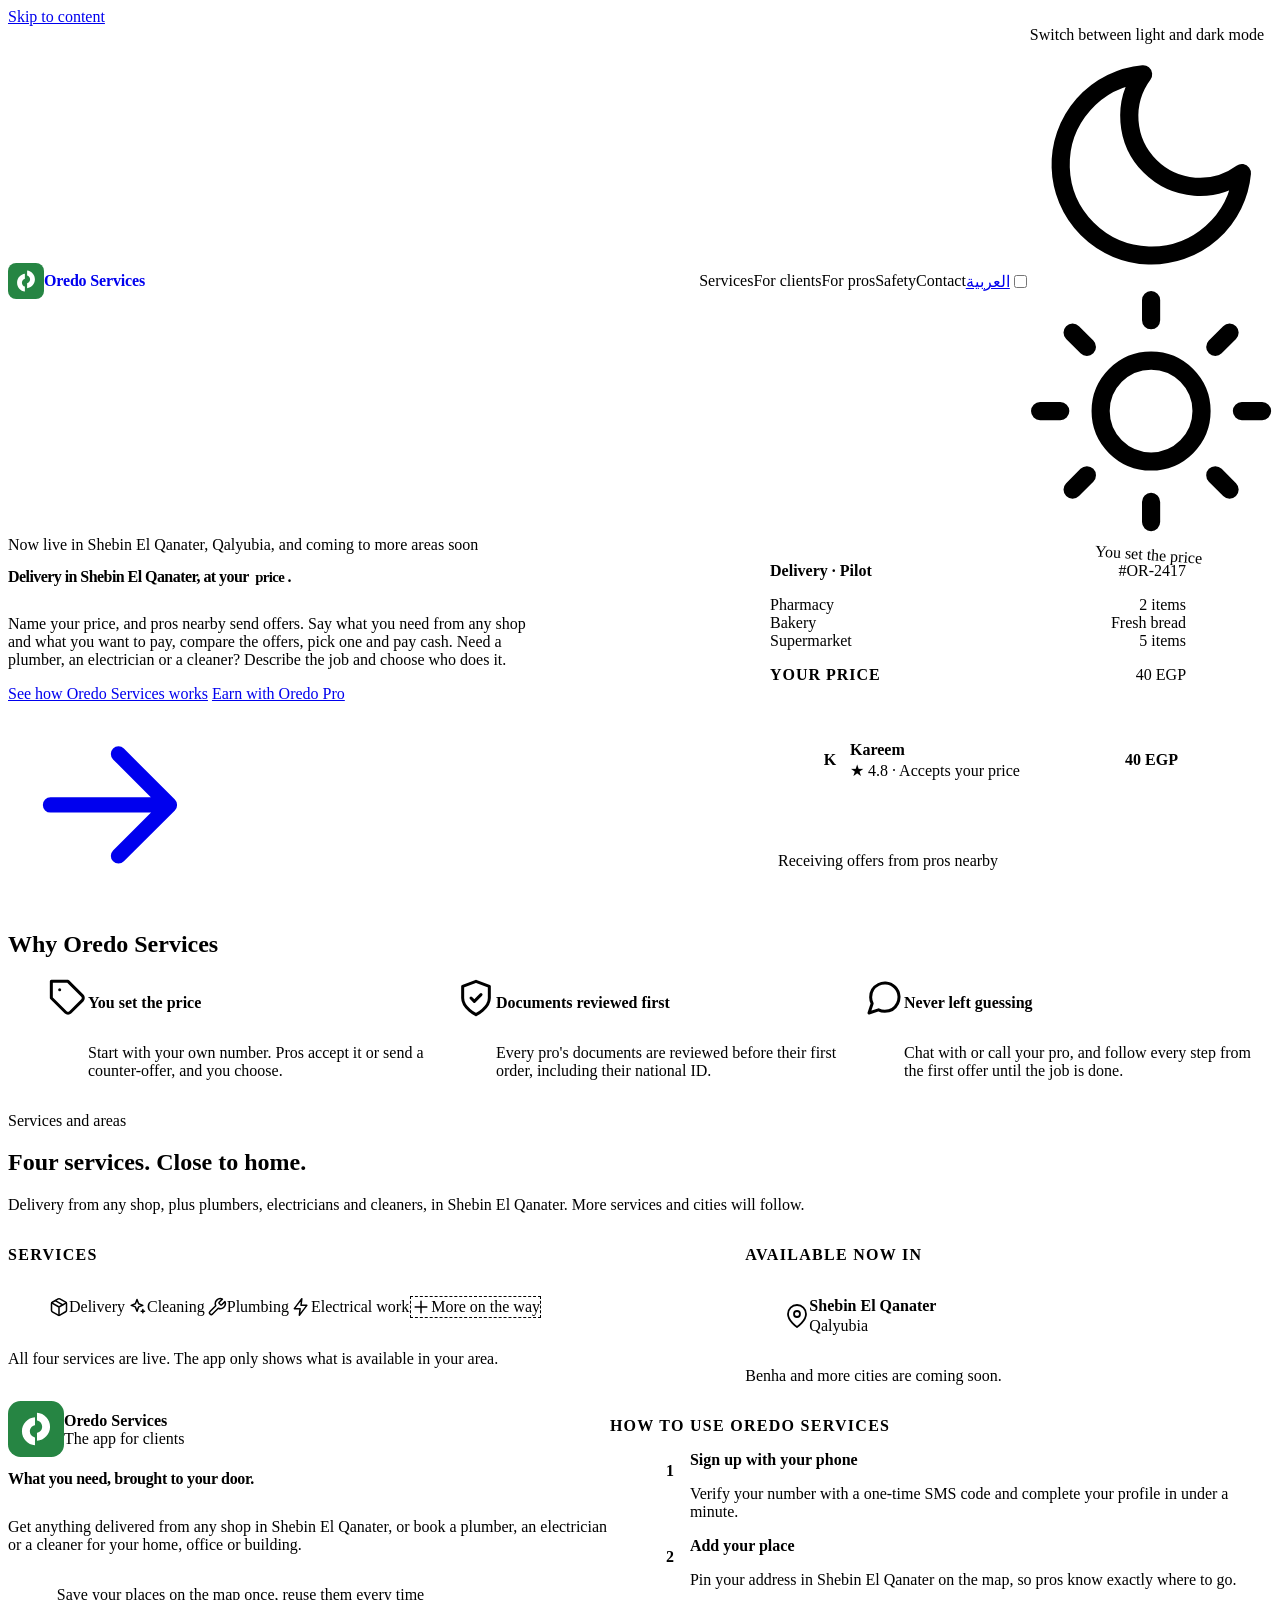
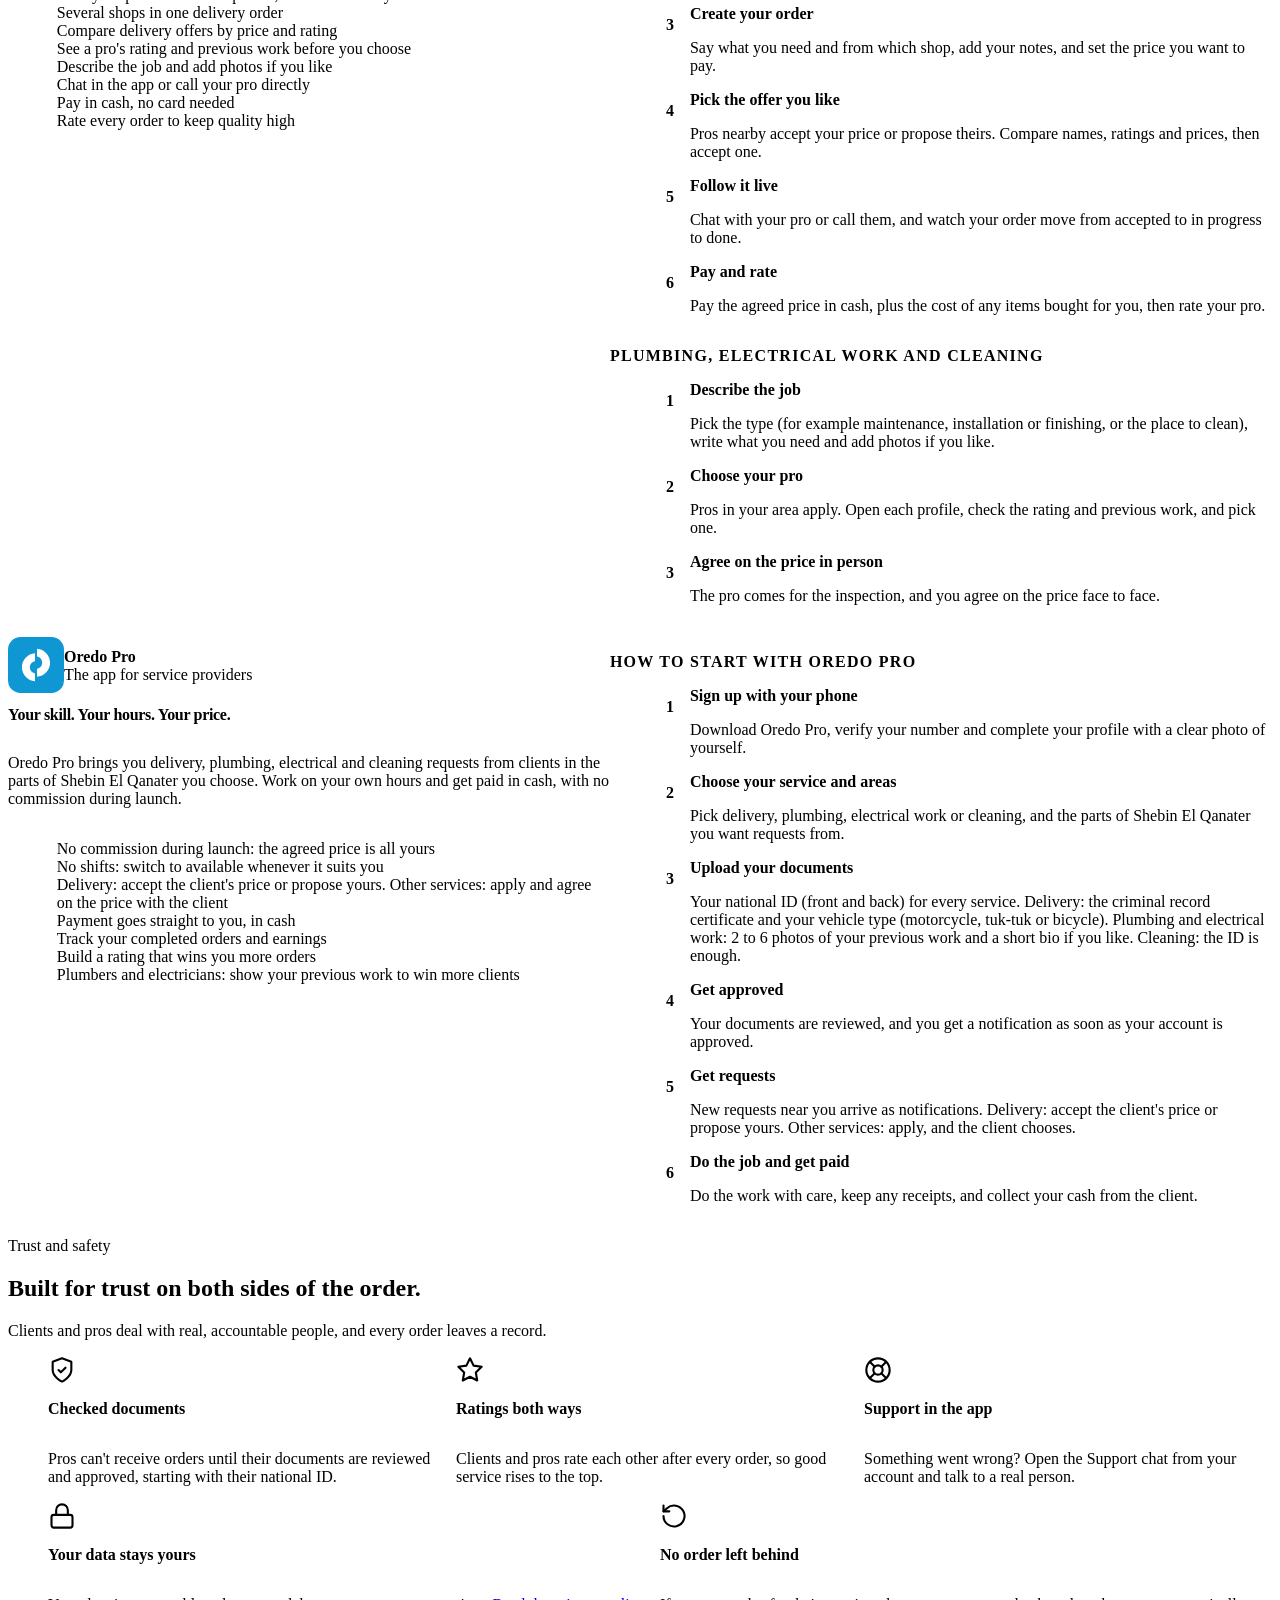
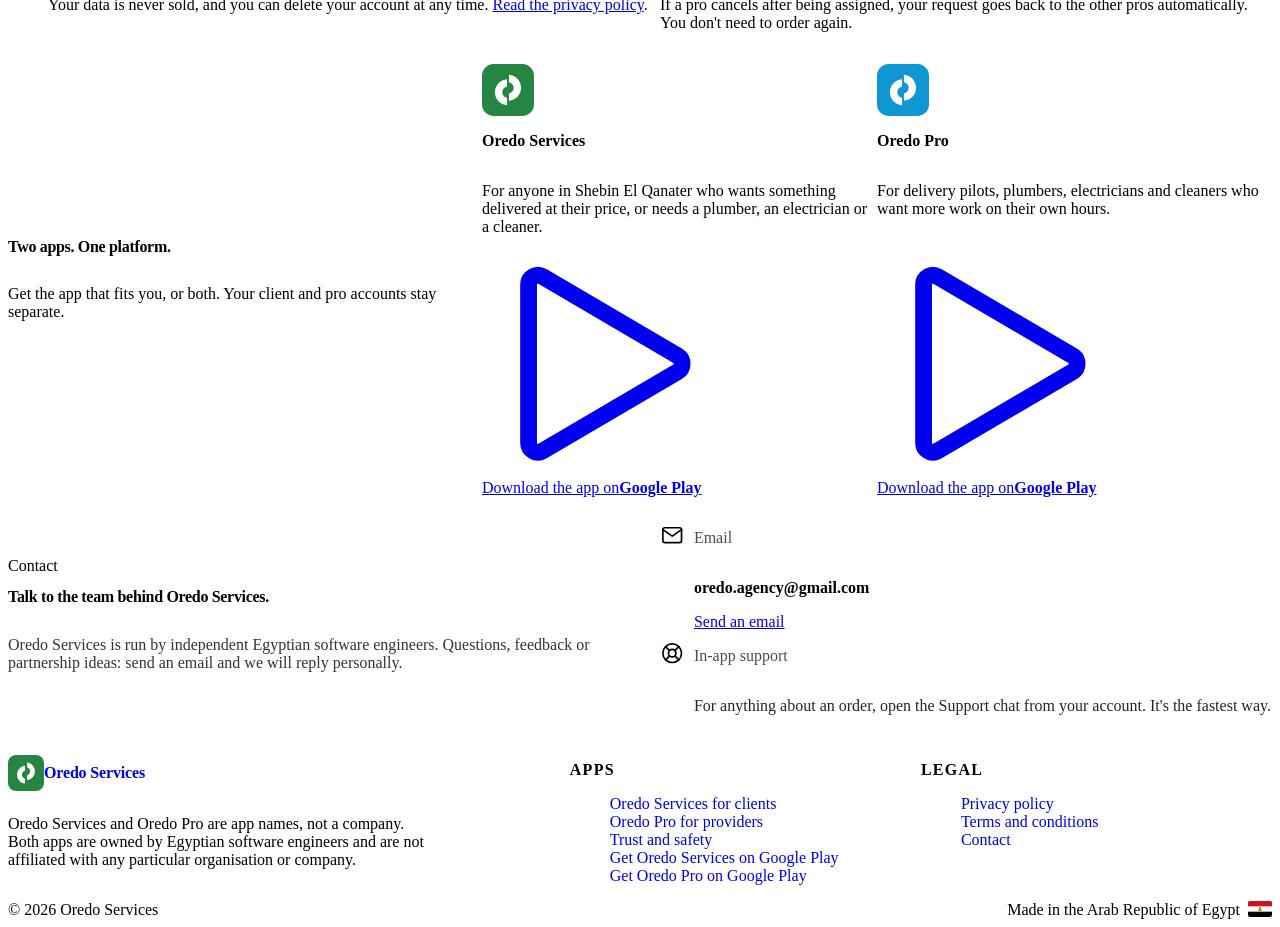
==== commit 6d33dc7e: "Update website content to reflect new services: plumbing, electrical work, and cleaning. Revise titl" ====
--- a/index.html
+++ b/index.html
@@ -3,8 +3,8 @@
 <head>
   <meta charset="utf-8">
   <meta name="viewport" content="width=device-width, initial-scale=1">
-  <title>Oredo Services: delivery at your price in Shebin El Qanater</title>
-  <meta name="description" content="Order from any shop in Shebin El Qanater and set your own price. Pros nearby send offers; pick one, follow it and pay cash. Get Oredo Services on Google Play.">
+  <title>Oredo Services: delivery, plumbing, electrical work and cleaning in Shebin El Qanater</title>
+  <meta name="description" content="Order from any shop at your price, or ask for a plumber, an electrician or a cleaner in Shebin El Qanater. Pros nearby respond, you choose. Get Oredo Services on Google Play.">
   <meta name="theme-color" content="#268543">
   <link rel="canonical" href="https://oredoservices.github.io/oredoservices/en/">
   <link rel="alternate" hreflang="ar" href="https://oredoservices.github.io/oredoservices/ar/">
@@ -15,12 +15,12 @@
   <meta property="og:locale" content="en_US">
   <meta property="og:locale:alternate" content="ar_EG">
   <meta property="og:url" content="https://oredoservices.github.io/oredoservices/en/">
-  <meta property="og:title" content="Oredo Services: delivery at your price in Shebin El Qanater">
-  <meta property="og:description" content="Order from any shop in Shebin El Qanater and set your own price. Pros nearby send offers; you pick one and pay cash.">
+  <meta property="og:title" content="Oredo Services: delivery, plumbing, electrical work and cleaning in Shebin El Qanater">
+  <meta property="og:description" content="Delivery at your price, plus plumbers, electricians and cleaners near you. You choose who does the job.">
   <meta property="og:image" content="https://oredoservices.github.io/oredoservices/assets/images/share/oredo-service-share-en.jpg">
   <meta property="og:image:width" content="1200">
   <meta property="og:image:height" content="630">
-  <meta property="og:image:alt" content="Oredo Services: delivery at your price in Shebin El Qanater">
+  <meta property="og:image:alt" content="Oredo Services: delivery, plumbing, electrical work and cleaning in Shebin El Qanater">
   <meta name="twitter:card" content="summary_large_image">
   <link rel="icon" href="assets/icons/favicon.ico" sizes="48x48">
   <link rel="icon" href="assets/icons/favicon.svg" type="image/svg+xml">
@@ -57,7 +57,7 @@
         "@type": "MobileApplication",
         "@id": "https://oredoservices.github.io/oredoservices/#app-client",
         "name": "Oredo Services",
-        "description": "Delivery from any shop in Shebin El Qanater at the price you set. Pros nearby send offers, and you pay cash.",
+        "description": "Delivery at your price, and plumbing, electrical and cleaning requests in Shebin El Qanater. Pros nearby respond and you choose.",
         "operatingSystem": "Android",
         "applicationCategory": "LifestyleApplication",
         "url": "https://play.google.com/store/apps/details?id=com.oredo.app.client",
@@ -75,7 +75,7 @@
         "@type": "MobileApplication",
         "@id": "https://oredoservices.github.io/oredoservices/#app-pro",
         "name": "Oredo Pro",
-        "description": "Delivery requests in Shebin El Qanater for tuk-tuk, motorcycle and bicycle riders. Accept the client's price or send yours, get paid in cash, with no commission during launch.",
+        "description": "Delivery, plumbing, electrical and cleaning requests in Shebin El Qanater for independent pros. Work on your own hours.",
         "operatingSystem": "Android",
         "applicationCategory": "BusinessApplication",
         "url": "https://play.google.com/store/apps/details?id=com.oredo.app.pro",
@@ -127,7 +127,7 @@
         <div class="hero__copy">
           <span class="eyebrow eyebrow--client">Now live in Shebin El Qanater, Qalyubia, and coming to more areas soon</span>
           <h1 class="hero__title" id="hero-title">Delivery in Shebin El Qanater, at your <span class="nowrap"><span class="price-tag">price</span>.</span></h1>
-          <p class="hero__lead">Name your price, and pros nearby send offers. Say what you need from any shop, from the pharmacy to the supermarket, and what you want to pay. Compare the offers, pick one, follow your order and pay cash.</p>
+          <p class="hero__lead">Name your price, and pros nearby send offers. Say what you need from any shop and what you want to pay, compare the offers, pick one and pay cash. Need a plumber, an electrician or a cleaner? Describe the job and choose who does it.</p>
           <div class="hero__actions">
             <a class="button button--client" href="#client">
               See how Oredo Services works
@@ -186,7 +186,7 @@
           <li class="promise">
             <svg aria-hidden="true" viewBox="0 0 24 24" fill="none" stroke="currentColor" stroke-width="1.8" stroke-linecap="round" stroke-linejoin="round"><path d="M12 22s8-4 8-10V5l-8-3-8 3v7c0 6 8 10 8 10z"/><path d="m9 12 2 2 4-4"/></svg>
             <h3>Documents reviewed first</h3>
-            <p>Every pro's national ID and criminal record certificate are reviewed before their first order.</p>
+            <p>Every pro's documents are reviewed before their first order, including their national ID.</p>
           </li>
           <li class="promise">
             <svg aria-hidden="true" viewBox="0 0 24 24" fill="none" stroke="currentColor" stroke-width="1.8" stroke-linecap="round" stroke-linejoin="round"><path d="M21 11.5a8.38 8.38 0 0 1-.9 3.8 8.5 8.5 0 0 1-7.6 4.7 8.38 8.38 0 0 1-3.8-.9L3 21l1.9-5.7a8.38 8.38 0 0 1-.9-3.8 8.5 8.5 0 0 1 4.7-7.6 8.38 8.38 0 0 1 3.8-.9h.5a8.48 8.48 0 0 1 8 8v.5z"/></svg>
@@ -201,19 +201,20 @@
       <div class="container">
         <div class="section-heading">
           <span class="eyebrow eyebrow--client">Services and areas</span>
-          <h2 id="services-title">Delivery first. Close to home.</h2>
-          <p>Oredo Services starts with delivery from any shop in Shebin El Qanater. More services and cities will follow.</p>
+          <h2 id="services-title">Four services. Close to home.</h2>
+          <p>Delivery from any shop, plus plumbers, electricians and cleaners, in Shebin El Qanater. More services and cities will follow.</p>
         </div>
         <div class="coverage__grid">
           <div class="coverage-panel">
             <h3 class="coverage-panel__title">Services</h3>
             <ul class="service-chips">
               <li class="service-chip"><svg aria-hidden="true" viewBox="0 0 24 24" fill="none" stroke="currentColor" stroke-width="1.8" stroke-linecap="round" stroke-linejoin="round"><path d="M16.5 9.4 7.55 4.24"/><path d="M21 16V8a2 2 0 0 0-1-1.73l-7-4a2 2 0 0 0-2 0l-7 4A2 2 0 0 0 3 8v8a2 2 0 0 0 1 1.73l7 4a2 2 0 0 0 2 0l7-4A2 2 0 0 0 21 16z"/><path d="M3.27 6.96 12 12.01l8.73-5.05M12 22.08V12"/></svg>Delivery</li>
-              <li class="service-chip"><svg aria-hidden="true" viewBox="0 0 24 24" fill="none" stroke="currentColor" stroke-width="1.8" stroke-linecap="round" stroke-linejoin="round"><path d="M12 3l1.9 5.1L19 10l-5.1 1.9L12 17l-1.9-5.1L5 10l5.1-1.9z"/><path d="M19 15v4M17 17h4"/></svg>Cleaning<span class="service-chip__tag">Coming soon</span></li>
-              <li class="service-chip"><svg aria-hidden="true" viewBox="0 0 24 24" fill="none" stroke="currentColor" stroke-width="1.8" stroke-linecap="round" stroke-linejoin="round"><path d="M14.7 6.3a1 1 0 0 0 0 1.4l1.6 1.6a1 1 0 0 0 1.4 0l3.77-3.77a6 6 0 0 1-7.94 7.94l-6.91 6.91a2.12 2.12 0 0 1-3-3l6.91-6.91a6 6 0 0 1 7.94-7.94l-3.76 3.76z"/></svg>Plumbing<span class="service-chip__tag">Coming soon</span></li>
+              <li class="service-chip"><svg aria-hidden="true" viewBox="0 0 24 24" fill="none" stroke="currentColor" stroke-width="1.8" stroke-linecap="round" stroke-linejoin="round"><path d="M12 3l1.9 5.1L19 10l-5.1 1.9L12 17l-1.9-5.1L5 10l5.1-1.9z"/><path d="M19 15v4M17 17h4"/></svg>Cleaning</li>
+              <li class="service-chip"><svg aria-hidden="true" viewBox="0 0 24 24" fill="none" stroke="currentColor" stroke-width="1.8" stroke-linecap="round" stroke-linejoin="round"><path d="M14.7 6.3a1 1 0 0 0 0 1.4l1.6 1.6a1 1 0 0 0 1.4 0l3.77-3.77a6 6 0 0 1-7.94 7.94l-6.91 6.91a2.12 2.12 0 0 1-3-3l6.91-6.91a6 6 0 0 1 7.94-7.94l-3.76 3.76z"/></svg>Plumbing</li>
+              <li class="service-chip"><svg aria-hidden="true" viewBox="0 0 24 24" fill="none" stroke="currentColor" stroke-width="1.8" stroke-linecap="round" stroke-linejoin="round"><path d="M13 2 4 14h7l-1 8 9-12h-7z"/></svg>Electrical work</li>
               <li class="service-chip service-chip--more"><svg aria-hidden="true" viewBox="0 0 24 24" fill="none" stroke="currentColor" stroke-width="1.8" stroke-linecap="round" stroke-linejoin="round"><path d="M12 5v14M5 12h14"/></svg>More on the way</li>
             </ul>
-            <p class="coverage-panel__note">Delivery is live now. Cleaning and plumbing come later, and the app only shows what is available in your area.</p>
+            <p class="coverage-panel__note">All four services are live. The app only shows what is available in your area.</p>
           </div>
           <div class="coverage-panel">
             <h3 class="coverage-panel__title">Available now in</h3>
@@ -237,11 +238,13 @@
             </div>
           </div>
           <h2 id="client-title">What you need, brought to your door.</h2>
-          <p>Get anything delivered from any shop in Shebin El Qanater: the pharmacy, the bakery, the supermarket, or all three in one order.</p>
+          <p>Get anything delivered from any shop in Shebin El Qanater, or book a plumber, an electrician or a cleaner for your home, office or building.</p>
           <ul class="feature-list">
             <li>Save your places on the map once, reuse them every time</li>
-            <li>Several shops in one order</li>
-            <li>Compare offers by price and rating</li>
+            <li>Several shops in one delivery order</li>
+            <li>Compare delivery offers by price and rating</li>
+            <li>See a pro's rating and previous work before you choose</li>
+            <li>Describe the job and add photos if you like</li>
             <li>Chat in the app or call your pro directly</li>
             <li>Pay in cash, no card needed</li>
             <li>Rate every order to keep quality high</li>
@@ -285,6 +288,27 @@
               <div>
                 <h4>Pay and rate</h4>
                 <p>Pay the agreed price in cash, plus the cost of any items bought for you, then rate your pro.</p>
+              </div>
+            </li>
+          </ol>
+          <h3 class="steps__title" id="client-onsite-steps-title">Plumbing, electrical work and cleaning</h3>
+          <ol class="steps__list" aria-labelledby="client-onsite-steps-title">
+            <li class="step">
+              <div>
+                <h4>Describe the job</h4>
+                <p>Pick the type (for example maintenance, installation or finishing, or the place to clean), write what you need and add photos if you like.</p>
+              </div>
+            </li>
+            <li class="step">
+              <div>
+                <h4>Choose your pro</h4>
+                <p>Pros in your area apply. Open each profile, check the rating and previous work, and pick one.</p>
+              </div>
+            </li>
+            <li class="step">
+              <div>
+                <h4>Agree on the price in person</h4>
+                <p>The pro comes for the inspection, and you agree on the price face to face.</p>
               </div>
             </li>
           </ol>
@@ -303,14 +327,15 @@
             </div>
           </div>
           <h2 id="pro-title">Your skill. Your hours. Your price.</h2>
-          <p>Oredo Pro brings you delivery requests from clients in the parts of Shebin El Qanater you choose. Accept their price or send your own, and get paid in cash for every job, with no commission during launch.</p>
+          <p>Oredo Pro brings you delivery, plumbing, electrical and cleaning requests from clients in the parts of Shebin El Qanater you choose. Work on your own hours and get paid in cash, with no commission during launch.</p>
           <ul class="feature-list">
             <li>No commission during launch: the agreed price is all yours</li>
-            <li>No shifts: go online whenever it suits you</li>
-            <li>Accept the client's price or propose yours</li>
+            <li>No shifts: switch to available whenever it suits you</li>
+            <li>Delivery: accept the client's price or propose yours. Other services: apply and agree on the price with the client</li>
             <li>Payment goes straight to you, in cash</li>
             <li>Track your completed orders and earnings</li>
             <li>Build a rating that wins you more orders</li>
+            <li>Plumbers and electricians: show your previous work to win more clients</li>
           </ul>
         </div>
 
@@ -325,14 +350,14 @@
             </li>
             <li class="step">
               <div>
-                <h4>Choose your areas</h4>
-                <p>Pick the parts of Shebin El Qanater you want to receive delivery requests from.</p>
+                <h4>Choose your service and areas</h4>
+                <p>Pick delivery, plumbing, electrical work or cleaning, and the parts of Shebin El Qanater you want requests from.</p>
               </div>
             </li>
             <li class="step">
               <div>
                 <h4>Upload your documents</h4>
-                <p>Your national ID (front and back) and criminal record certificate. If you deliver by tuk-tuk or motorcycle, add your vehicle licence and plate number.</p>
+                <p>Your national ID (front and back) for every service. Delivery: the criminal record certificate and your vehicle type (motorcycle, tuk-tuk or bicycle). Plumbing and electrical work: 2 to 6 photos of your previous work and a short bio if you like. Cleaning: the ID is enough.</p>
               </div>
             </li>
             <li class="step">
@@ -343,8 +368,8 @@
             </li>
             <li class="step">
               <div>
-                <h4>Send your offers</h4>
-                <p>New orders near you arrive as notifications. Accept the client's price or propose your own.</p>
+                <h4>Get requests</h4>
+                <p>New requests near you arrive as notifications. Delivery: accept the client's price or propose yours. Other services: apply, and the client chooses.</p>
               </div>
             </li>
             <li class="step">
@@ -369,7 +394,7 @@
           <li class="trust-card">
             <svg aria-hidden="true" viewBox="0 0 24 24" fill="none" stroke="currentColor" stroke-width="1.8" stroke-linecap="round" stroke-linejoin="round"><path d="M12 22s8-4 8-10V5l-8-3-8 3v7c0 6 8 10 8 10z"/><path d="m9 12 2 2 4-4"/></svg>
             <h3>Checked documents</h3>
-            <p>Pros can't receive orders until their ID and criminal record certificate are reviewed and approved.</p>
+            <p>Pros can't receive orders until their documents are reviewed and approved, starting with their national ID.</p>
           </li>
           <li class="trust-card">
             <svg aria-hidden="true" viewBox="0 0 24 24" fill="none" stroke="currentColor" stroke-width="1.8" stroke-linecap="round" stroke-linejoin="round"><path d="M12 2l3.09 6.26L22 9.27l-5 4.87 1.18 6.88L12 17.77l-6.18 3.25L7 14.14 2 9.27l6.91-1.01L12 2z"/></svg>
@@ -385,6 +410,11 @@
             <svg aria-hidden="true" viewBox="0 0 24 24" fill="none" stroke="currentColor" stroke-width="1.8" stroke-linecap="round" stroke-linejoin="round"><rect x="3" y="11" width="18" height="11" rx="2"/><path d="M7 11V7a5 5 0 0 1 10 0v4"/></svg>
             <h3>Your data stays yours</h3>
             <p>Your data is never sold, and you can delete your account at any time. <a href="en/privacy.html">Read the privacy policy</a>.</p>
+          </li>
+          <li class="trust-card">
+            <svg aria-hidden="true" viewBox="0 0 24 24" fill="none" stroke="currentColor" stroke-width="1.8" stroke-linecap="round" stroke-linejoin="round"><path d="M3 12a9 9 0 1 0 3-6.7L3 8"/><path d="M3 3v5h5"/></svg>
+            <h3>No order left behind</h3>
+            <p>If a pro cancels after being assigned, your request goes back to the other pros automatically. You don't need to order again.</p>
           </li>
         </ul>
       </div>
@@ -400,7 +430,7 @@
           <article class="app-card">
             <img src="assets/images/brand/oredo-service-icon.svg" alt="" width="52" height="52">
             <h3>Oredo Services</h3>
-            <p>For anyone in Shebin El Qanater who wants something delivered at their price.</p>
+            <p>For anyone in Shebin El Qanater who wants something delivered at their price, or needs a plumber, an electrician or a cleaner.</p>
             <a class="store-badge" href="https://play.google.com/store/apps/details?id=com.oredo.app.client" target="_blank" rel="noopener" aria-label="Download Oredo Services on Google Play">
               <svg aria-hidden="true" viewBox="0 0 24 24" fill="none" stroke="currentColor" stroke-width="1.8" stroke-linecap="round" stroke-linejoin="round"><path d="M5 3.5v17a1 1 0 0 0 1.5.86l14.5-8.5a1 1 0 0 0 0-1.72L6.5 2.64A1 1 0 0 0 5 3.5z"/></svg>
               <span>Download the app on<strong>Google Play</strong></span>
@@ -409,7 +439,7 @@
           <article class="app-card">
             <img src="assets/images/brand/oredo-service-pro-icon.svg" alt="" width="52" height="52">
             <h3>Oredo Pro</h3>
-            <p>For tuk-tuk, motorcycle and bicycle riders who want extra income on their own hours.</p>
+            <p>For delivery pilots, plumbers, electricians and cleaners who want more work on their own hours.</p>
             <a class="store-badge" href="https://play.google.com/store/apps/details?id=com.oredo.app.pro" target="_blank" rel="noopener" aria-label="Download Oredo Pro on Google Play">
               <svg aria-hidden="true" viewBox="0 0 24 24" fill="none" stroke="currentColor" stroke-width="1.8" stroke-linecap="round" stroke-linejoin="round"><path d="M5 3.5v17a1 1 0 0 0 1.5.86l14.5-8.5a1 1 0 0 0 0-1.72L6.5 2.64A1 1 0 0 0 5 3.5z"/></svg>
               <span>Download the app on<strong>Google Play</strong></span>
@@ -465,6 +495,8 @@
             <li><a href="#client">Oredo Services for clients</a></li>
             <li><a href="#pro">Oredo Pro for providers</a></li>
             <li><a href="#trust">Trust and safety</a></li>
+            <li><a href="https://play.google.com/store/apps/details?id=com.oredo.app.client" target="_blank" rel="noopener">Get Oredo Services on Google Play</a></li>
+            <li><a href="https://play.google.com/store/apps/details?id=com.oredo.app.pro" target="_blank" rel="noopener">Get Oredo Pro on Google Play</a></li>
           </ul>
         </div>
         <div>
--- a/assets/css/home.css
+++ b/assets/css/home.css
@@ -512,6 +512,12 @@
   color: var(--accent);
 }
 
+.steps__list + .steps__title {
+  margin-block-start: var(--space-7);
+  padding-block-start: var(--space-6);
+  border-block-start: 1px solid var(--color-line);
+}
+
 .step {
   counter-increment: step;
   position: relative;
@@ -567,9 +573,17 @@
 
 .trust__grid {
   display: grid;
-  grid-template-columns: repeat(4, 1fr);
+  grid-template-columns: repeat(6, 1fr);
   gap: var(--space-4);
   list-style: none;
+}
+
+.trust-card {
+  grid-column: span 2;
+}
+
+.trust-card:nth-last-child(-n + 2) {
+  grid-column: span 3;
 }
 
 .trust-card {
@@ -784,6 +798,15 @@
     grid-template-columns: repeat(2, 1fr);
   }
 
+  .trust-card,
+  .trust-card:nth-last-child(-n + 2) {
+    grid-column: auto;
+  }
+
+  .trust-card:last-child {
+    grid-column: 1 / -1;
+  }
+
   .download__panel {
     grid-template-columns: 1fr 1fr;
   }
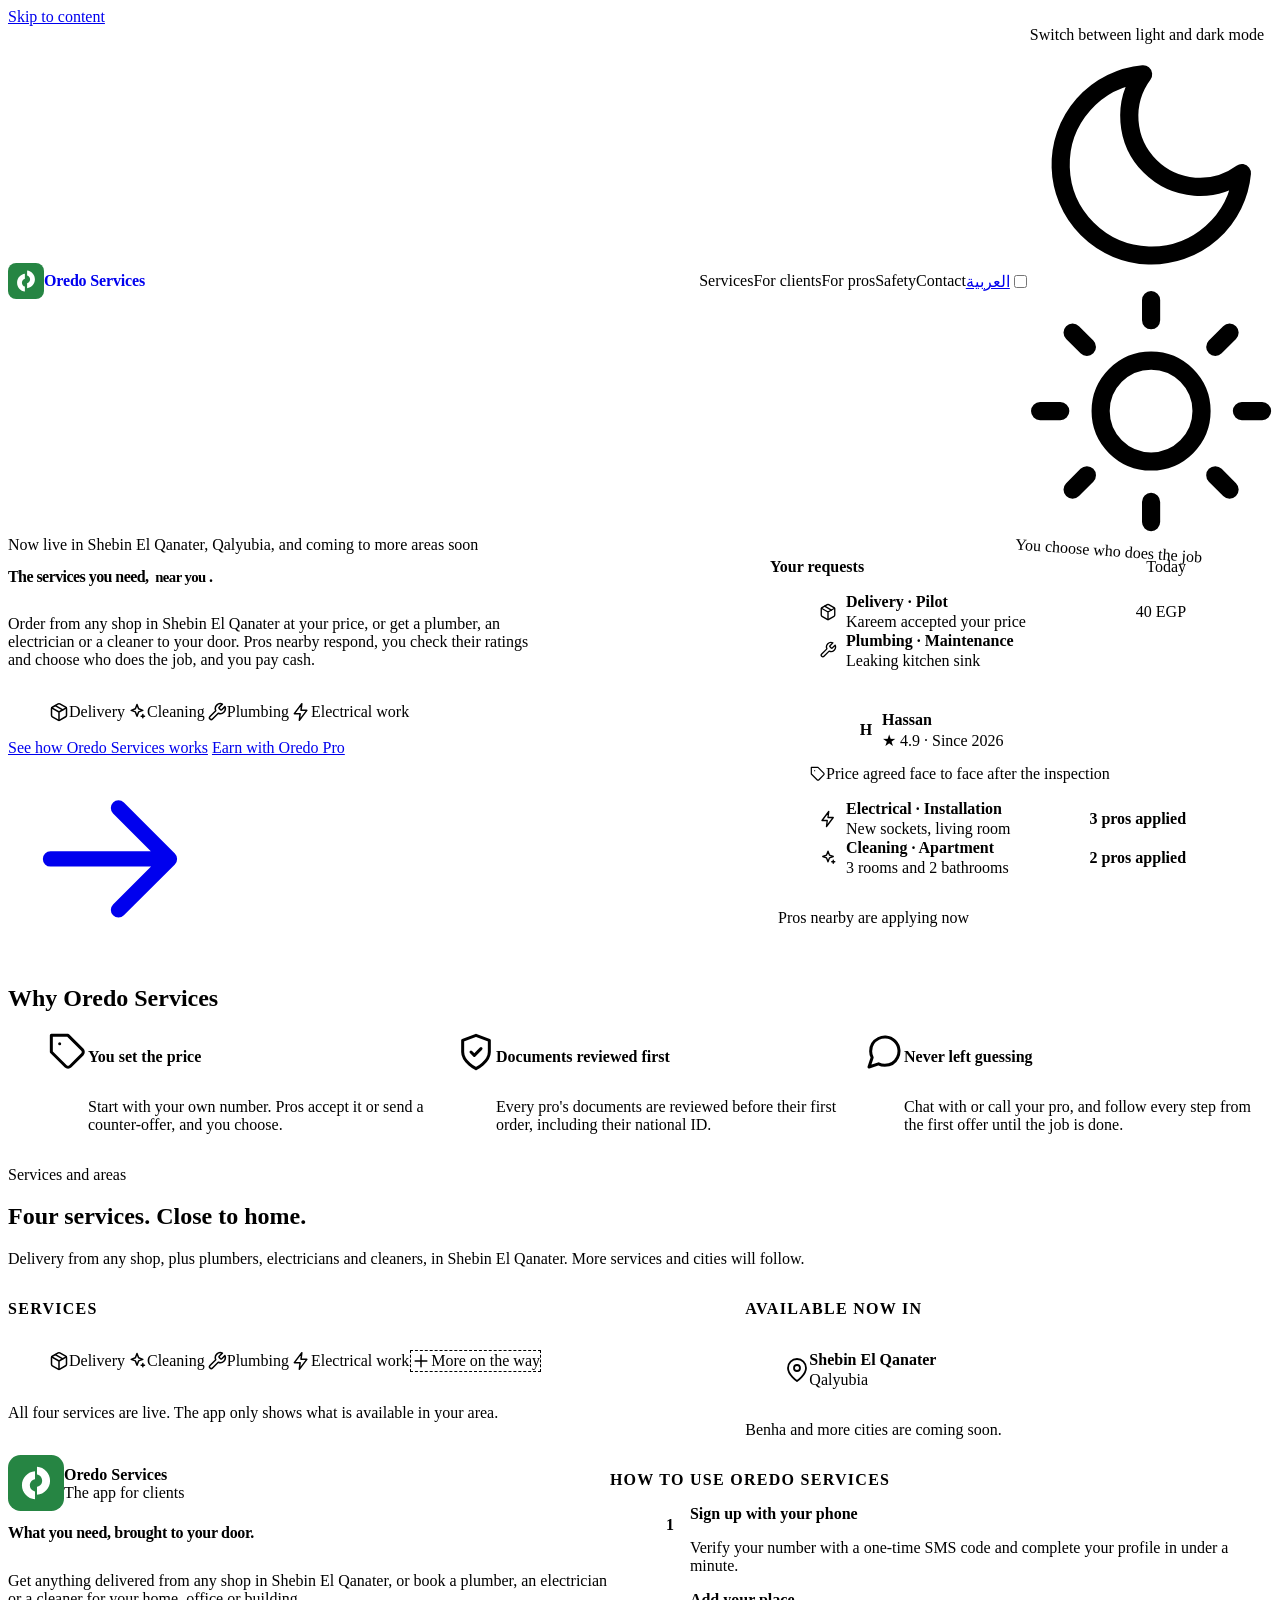
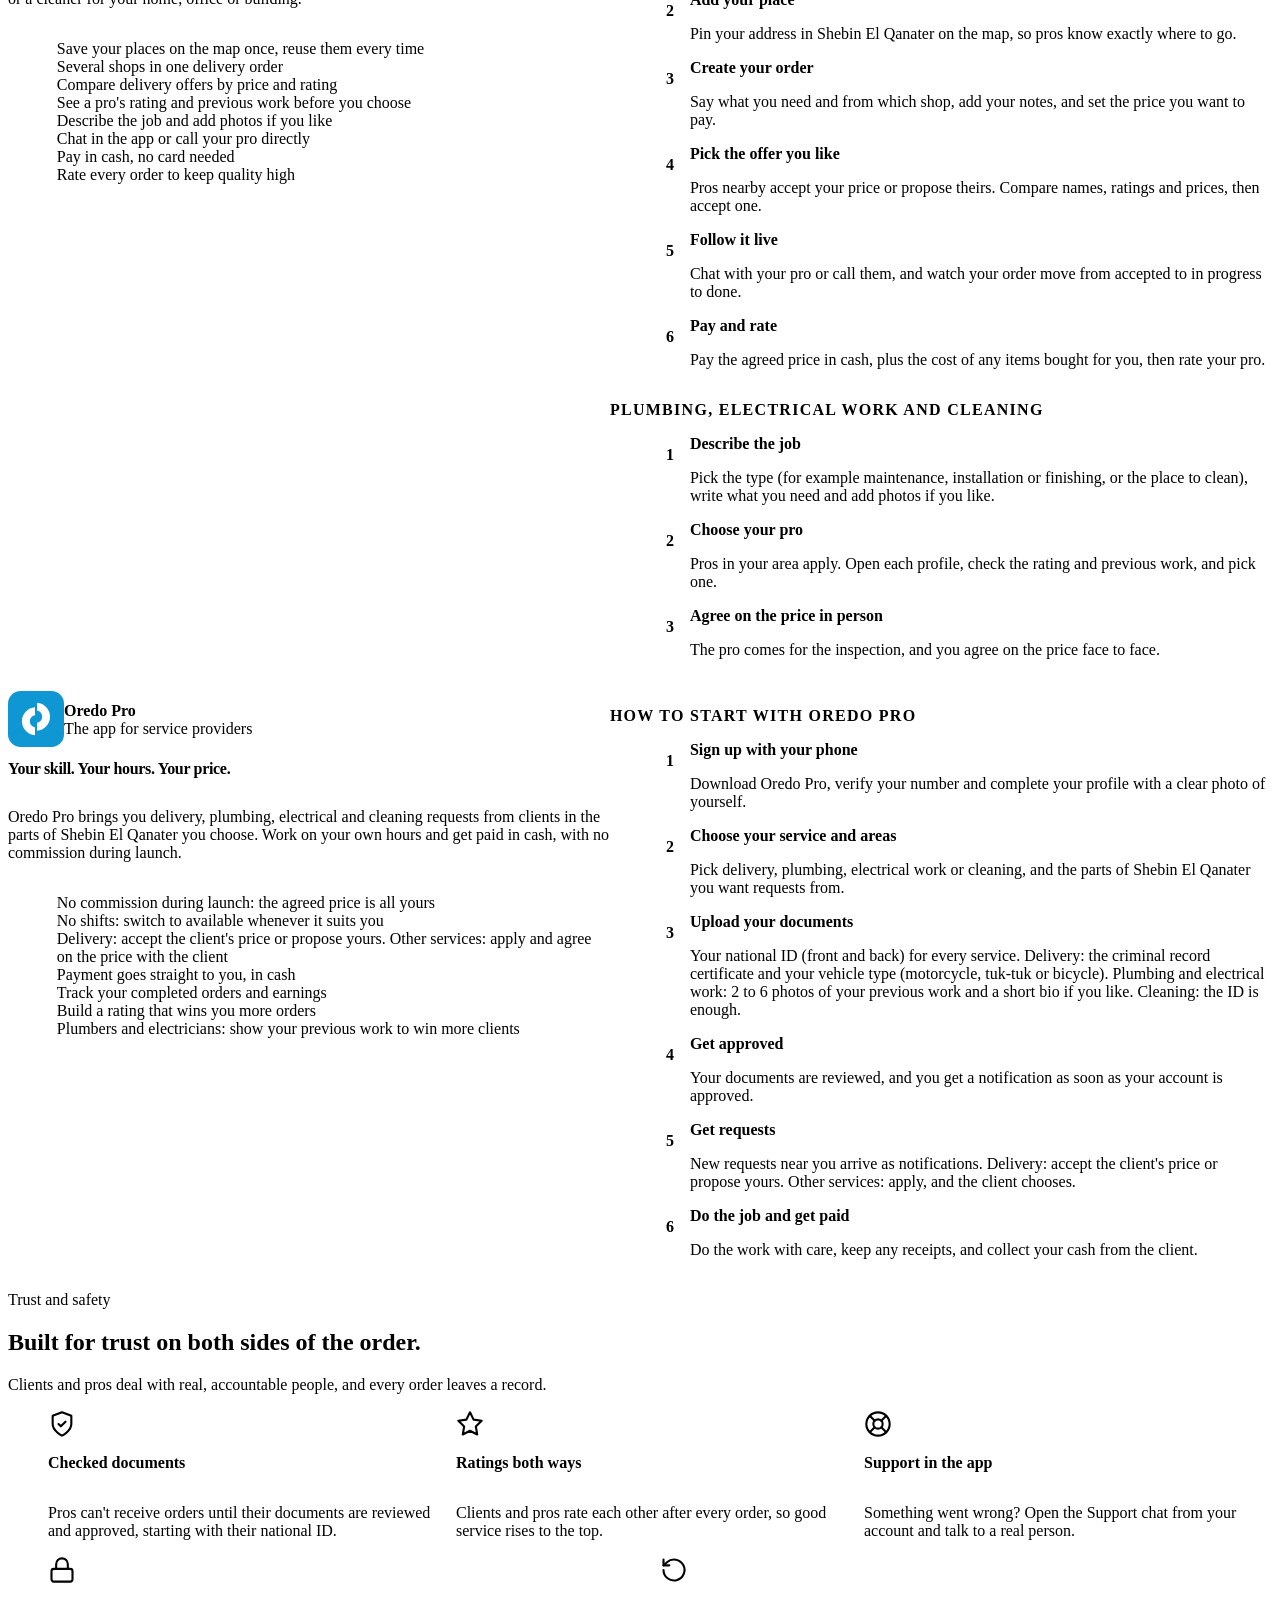
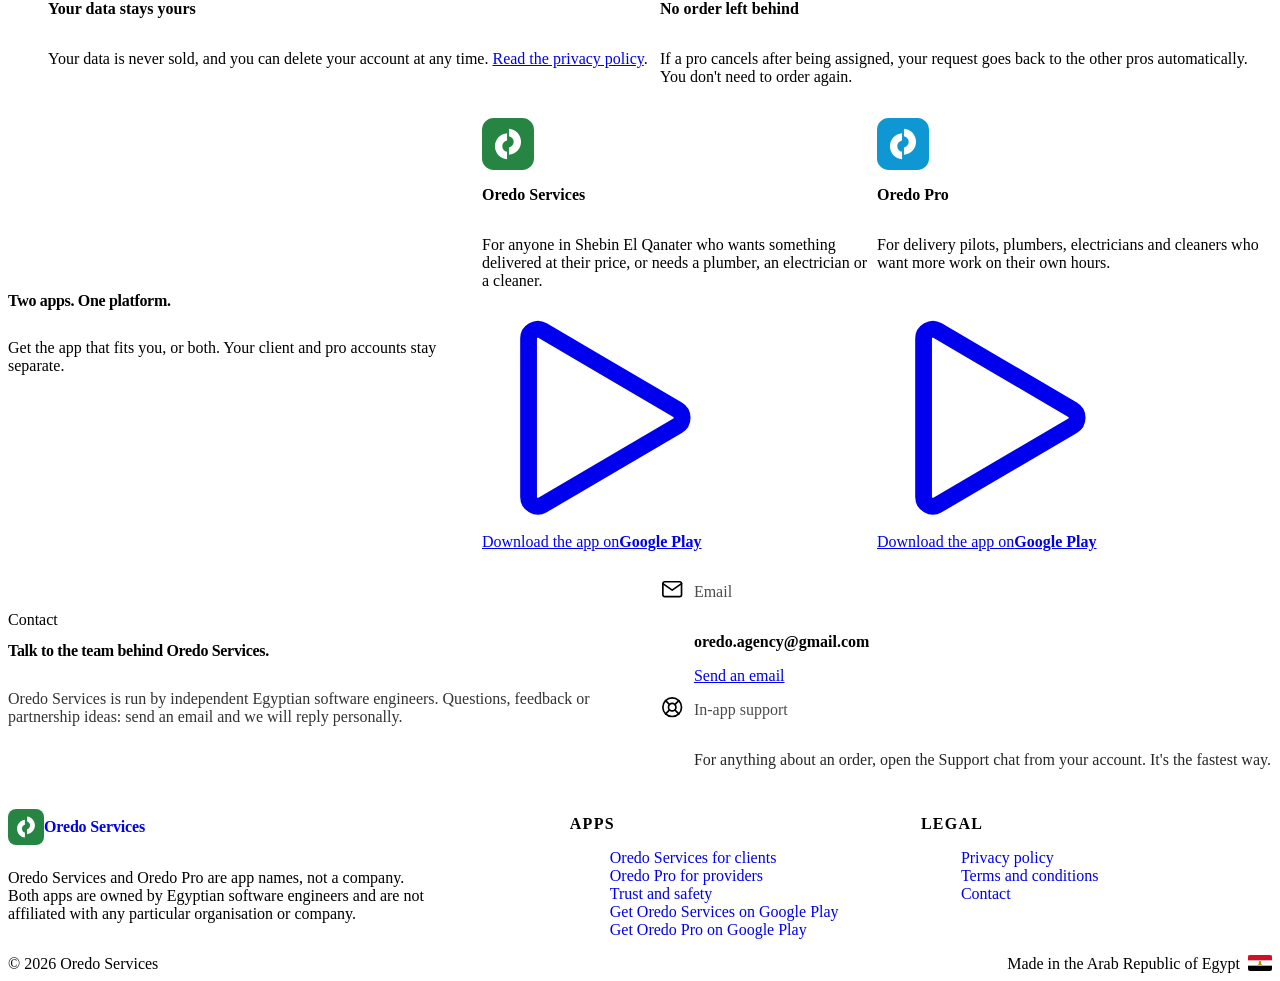
==== commit 571dc154: "Update website content to enhance service descriptions and user engagement. Revise hero section titl" ====
--- a/index.html
+++ b/index.html
@@ -126,8 +126,14 @@
       <div class="container hero__grid">
         <div class="hero__copy">
           <span class="eyebrow eyebrow--client">Now live in Shebin El Qanater, Qalyubia, and coming to more areas soon</span>
-          <h1 class="hero__title" id="hero-title">Delivery in Shebin El Qanater, at your <span class="nowrap"><span class="price-tag">price</span>.</span></h1>
-          <p class="hero__lead">Name your price, and pros nearby send offers. Say what you need from any shop and what you want to pay, compare the offers, pick one and pay cash. Need a plumber, an electrician or a cleaner? Describe the job and choose who does it.</p>
+          <h1 class="hero__title" id="hero-title">The services you need, <span class="nowrap"><span class="price-tag">near you</span>.</span></h1>
+          <p class="hero__lead">Order from any shop in Shebin El Qanater at your price, or get a plumber, an electrician or a cleaner to your door. Pros nearby respond, you check their ratings and choose who does the job, and you pay cash.</p>
+          <ul class="service-chips hero__services" aria-label="Available services">
+            <li class="service-chip"><svg aria-hidden="true" viewBox="0 0 24 24" fill="none" stroke="currentColor" stroke-width="1.8" stroke-linecap="round" stroke-linejoin="round"><path d="M16.5 9.4 7.55 4.24"/><path d="M21 16V8a2 2 0 0 0-1-1.73l-7-4a2 2 0 0 0-2 0l-7 4A2 2 0 0 0 3 8v8a2 2 0 0 0 1 1.73l7 4a2 2 0 0 0 2 0l7-4A2 2 0 0 0 21 16z"/><path d="M3.27 6.96 12 12.01l8.73-5.05M12 22.08V12"/></svg>Delivery</li>
+            <li class="service-chip"><svg aria-hidden="true" viewBox="0 0 24 24" fill="none" stroke="currentColor" stroke-width="1.8" stroke-linecap="round" stroke-linejoin="round"><path d="M12 3l1.9 5.1L19 10l-5.1 1.9L12 17l-1.9-5.1L5 10l5.1-1.9z"/><path d="M19 15v4M17 17h4"/></svg>Cleaning</li>
+            <li class="service-chip"><svg aria-hidden="true" viewBox="0 0 24 24" fill="none" stroke="currentColor" stroke-width="1.8" stroke-linecap="round" stroke-linejoin="round"><path d="M14.7 6.3a1 1 0 0 0 0 1.4l1.6 1.6a1 1 0 0 0 1.4 0l3.77-3.77a6 6 0 0 1-7.94 7.94l-6.91 6.91a2.12 2.12 0 0 1-3-3l6.91-6.91a6 6 0 0 1 7.94-7.94l-3.76 3.76z"/></svg>Plumbing</li>
+            <li class="service-chip"><svg aria-hidden="true" viewBox="0 0 24 24" fill="none" stroke="currentColor" stroke-width="1.8" stroke-linecap="round" stroke-linejoin="round"><path d="M13 2 4 14h7l-1 8 9-12h-7z"/></svg>Electrical work</li>
+          </ul>
           <div class="hero__actions">
             <a class="button button--client" href="#client">
               See how Oredo Services works
@@ -137,39 +143,50 @@
           </div>
         </div>
 
-        <figure class="offer-board" aria-label="Illustrative example of an Oredo Services order receiving offers">
-          <span class="offer-board__note" aria-hidden="true">You set the price</span>
+        <figure class="offer-board" aria-label="Illustrative example of requests on Oredo Services for delivery, plumbing, electrical work and cleaning">
+          <span class="offer-board__note" aria-hidden="true">You choose who does the job</span>
           <div class="offer-board__header">
-            <span class="offer-board__service">Delivery · Pilot</span>
-            <span class="offer-board__id mono">#OR-2417</span>
-          </div>
-          <ul class="offer-board__items">
-            <li><span>Pharmacy</span><span>2 items</span></li>
-            <li><span>Bakery</span><span>Fresh bread</span></li>
-            <li><span>Supermarket</span><span>5 items</span></li>
-          </ul>
-          <div class="offer-board__budget">
-            <span class="offer-board__label">Your price</span>
-            <span class="price-tag">40 EGP</span>
-          </div>
-          <ol class="offer-list">
-            <li class="offer">
-              <span class="offer__avatar" aria-hidden="true">M</span>
-              <span><span class="offer__name">Mahmoud</span><span class="offer__meta">★ 4.9 · Tuk-tuk</span></span>
-              <span class="offer__price">45 EGP</span>
-            </li>
-            <li class="offer offer--chosen">
-              <span class="offer__avatar" aria-hidden="true">K</span>
-              <span><span class="offer__name">Kareem</span><span class="offer__meta">★ 4.8 · Accepts your price</span></span>
-              <span class="offer__price">40 EGP</span>
-            </li>
-            <li class="offer">
-              <span class="offer__avatar" aria-hidden="true">Y</span>
-              <span><span class="offer__name">Youssef</span><span class="offer__meta">★ 4.7 · Bicycle</span></span>
-              <span class="offer__price">50 EGP</span>
-            </li>
-          </ol>
-          <p class="offer-board__status"><span class="offer-board__pulse" aria-hidden="true"></span>Receiving offers from pros nearby</p>
+            <span class="offer-board__service">Your requests</span>
+            <span class="offer-board__id">Today</span>
+          </div>
+          <ul class="request-list">
+            <li class="request-row">
+              <span class="request-row__icon"><svg aria-hidden="true" viewBox="0 0 24 24" fill="none" stroke="currentColor" stroke-width="1.8" stroke-linecap="round" stroke-linejoin="round"><path d="M16.5 9.4 7.55 4.24"/><path d="M21 16V8a2 2 0 0 0-1-1.73l-7-4a2 2 0 0 0-2 0l-7 4A2 2 0 0 0 3 8v8a2 2 0 0 0 1 1.73l7 4a2 2 0 0 0 2 0l7-4A2 2 0 0 0 21 16z"/><path d="M3.27 6.96 12 12.01l8.73-5.05M12 22.08V12"/></svg></span>
+              <span><span class="request-row__title">Delivery · Pilot</span><span class="request-row__meta">Kareem accepted your price</span></span>
+              <span class="price-tag">40 EGP</span>
+            </li>
+            <li class="request-row request-row--open">
+              <div class="request-row__summary">
+                <span class="request-row__icon"><svg aria-hidden="true" viewBox="0 0 24 24" fill="none" stroke="currentColor" stroke-width="1.8" stroke-linecap="round" stroke-linejoin="round"><path d="M14.7 6.3a1 1 0 0 0 0 1.4l1.6 1.6a1 1 0 0 0 1.4 0l3.77-3.77a6 6 0 0 1-7.94 7.94l-6.91 6.91a2.12 2.12 0 0 1-3-3l6.91-6.91a6 6 0 0 1 7.94-7.94l-3.76 3.76z"/></svg></span>
+                <span><span class="request-row__title">Plumbing · Maintenance</span><span class="request-row__meta">Leaking kitchen sink</span></span>
+                <span class="work-thumbs" aria-hidden="true"><span></span><span></span></span>
+              </div>
+              <ol class="offer-list">
+                <li class="offer">
+                  <span class="offer__avatar" aria-hidden="true">A</span>
+                  <span><span class="offer__name">Ali</span><span class="offer__meta">★ 4.7 · Since 2026</span></span>
+                  <span class="work-thumbs" aria-hidden="true"><span></span><span></span><span></span></span>
+                </li>
+                <li class="offer offer--chosen">
+                  <span class="offer__avatar" aria-hidden="true">H</span>
+                  <span><span class="offer__name">Hassan</span><span class="offer__meta">★ 4.9 · Since 2026</span></span>
+                  <span class="work-thumbs" aria-hidden="true"><span></span><span></span><span></span></span>
+                </li>
+              </ol>
+              <p class="request-row__note"><svg aria-hidden="true" viewBox="0 0 24 24" fill="none" stroke="currentColor" stroke-width="1.8" stroke-linecap="round" stroke-linejoin="round"><path d="M20.59 13.41l-7.17 7.17a2 2 0 0 1-2.83 0L2 12V2h10l8.59 8.59a2 2 0 0 1 0 2.82z"/><path d="M7 7h.01"/></svg>Price agreed face to face after the inspection</p>
+            </li>
+            <li class="request-row">
+              <span class="request-row__icon"><svg aria-hidden="true" viewBox="0 0 24 24" fill="none" stroke="currentColor" stroke-width="1.8" stroke-linecap="round" stroke-linejoin="round"><path d="M13 2 4 14h7l-1 8 9-12h-7z"/></svg></span>
+              <span><span class="request-row__title">Electrical · Installation</span><span class="request-row__meta">New sockets, living room</span></span>
+              <span class="request-row__status">3 pros applied</span>
+            </li>
+            <li class="request-row">
+              <span class="request-row__icon"><svg aria-hidden="true" viewBox="0 0 24 24" fill="none" stroke="currentColor" stroke-width="1.8" stroke-linecap="round" stroke-linejoin="round"><path d="M12 3l1.9 5.1L19 10l-5.1 1.9L12 17l-1.9-5.1L5 10l5.1-1.9z"/><path d="M19 15v4M17 17h4"/></svg></span>
+              <span><span class="request-row__title">Cleaning · Apartment</span><span class="request-row__meta">3 rooms and 2 bathrooms</span></span>
+              <span class="request-row__status">2 pros applied</span>
+            </li>
+          </ul>
+          <p class="offer-board__status"><span class="offer-board__pulse" aria-hidden="true"></span>Pros nearby are applying now</p>
         </figure>
       </div>
     </section>
--- a/assets/css/home.css
+++ b/assets/css/home.css
@@ -50,6 +50,11 @@
   color: var(--color-ink-soft);
 }
 
+.hero__services .service-chip {
+  padding: var(--space-2) var(--space-4);
+  font-size: var(--text-sm);
+}
+
 .hero__actions {
   display: flex;
   flex-wrap: wrap;
@@ -86,39 +91,119 @@
   color: var(--color-ink-soft);
 }
 
-.offer-board__items {
+.request-list {
   display: grid;
   gap: var(--space-2);
-  padding: var(--space-4);
+  list-style: none;
+}
+
+.request-row,
+.request-row__summary {
+  display: grid;
+  grid-template-columns: auto minmax(0, 1fr) auto;
+  align-items: center;
+  gap: var(--space-3);
+}
+
+.request-row {
+  padding: var(--space-3);
   border-radius: var(--radius-md);
   background: var(--color-surface-muted);
   font-size: var(--text-sm);
-  list-style: none;
-}
-
-.offer-board__items li {
+}
+
+.request-row--open {
+  grid-template-columns: minmax(0, 1fr);
+  border: 1px solid var(--color-line);
+  background: transparent;
+}
+
+.request-row__icon {
+  display: grid;
+  place-items: center;
+  width: 2.25rem;
+  height: 2.25rem;
+  border-radius: 50%;
+  background: var(--color-client-tint);
+  color: var(--color-client);
+}
+
+.request-row__icon svg {
+  width: 1.125rem;
+  height: 1.125rem;
+}
+
+.request-row__title {
+  display: block;
+  font-weight: 600;
+  line-height: 1.3;
+}
+
+.request-row__meta {
+  display: block;
+  overflow: hidden;
+  font-size: var(--text-xs);
+  color: var(--color-ink-soft);
+  text-overflow: ellipsis;
+  white-space: nowrap;
+}
+
+.request-row__status {
+  padding: var(--space-1) var(--space-3);
+  border-radius: var(--radius-pill);
+  background: var(--color-pro-tint);
+  color: var(--color-pro);
+  font-size: var(--text-xs);
+  font-weight: 600;
+  white-space: nowrap;
+}
+
+.request-row__note {
   display: flex;
-  justify-content: space-between;
-  gap: var(--space-3);
-}
-
-.offer-board__items span:last-child {
-  color: var(--color-ink-soft);
-}
-
-.offer-board__budget {
+  align-items: center;
+  gap: var(--space-2);
+  font-size: var(--text-xs);
+  color: var(--color-ink-soft);
+}
+
+.request-row__note svg {
+  width: 1rem;
+  height: 1rem;
+  flex: none;
+  color: var(--color-price);
+}
+
+.work-thumbs {
   display: flex;
-  justify-content: space-between;
-  align-items: center;
-  font-size: var(--text-sm);
-}
-
-.offer-board__label {
-  font-size: var(--text-xs);
-  font-weight: 600;
-  letter-spacing: 0.06em;
-  text-transform: uppercase;
-  color: var(--color-ink-soft);
+  gap: var(--space-1);
+}
+
+.work-thumbs span {
+  width: 1.5rem;
+  height: 1.5rem;
+  border-radius: 0.375rem;
+  background: linear-gradient(135deg, color-mix(in srgb, var(--color-pro) 55%, transparent), color-mix(in srgb, var(--color-client) 30%, transparent));
+}
+
+.work-thumbs span:nth-child(2) {
+  background: linear-gradient(200deg, color-mix(in srgb, var(--color-client) 55%, transparent), color-mix(in srgb, var(--color-price) 30%, transparent));
+}
+
+.work-thumbs span:nth-child(3) {
+  background: linear-gradient(60deg, color-mix(in srgb, var(--color-price) 50%, transparent), color-mix(in srgb, var(--color-pro) 30%, transparent));
+}
+
+.request-row--open .offer {
+  padding: var(--space-2) var(--space-3);
+}
+
+.request-row--open .offer__avatar {
+  width: 2rem;
+  height: 2rem;
+}
+
+.request-row--open .offer__meta {
+  white-space: nowrap;
 }
 
 .offer-list {
@@ -174,22 +259,11 @@
   color: var(--color-ink-soft);
 }
 
-.offer__price {
-  font-family: var(--font-mono);
-  font-weight: 600;
-}
-
 .offer.offer--chosen {
   animation-name: offer-arrive, offer-choose;
   animation-duration: 0.6s, 0.5s;
   animation-delay: 1.5s, 3.6s;
   animation-fill-mode: forwards, forwards;
-}
-
-.offer--chosen .offer__price {
-  animation: price-highlight 0.5s 3.6s forwards;
-  padding: 0.1em 0.5em;
-  border-radius: var(--radius-sm);
 }
 
 .offer-board__status {
@@ -237,13 +311,6 @@
   to {
     border-color: var(--color-client);
     background: var(--color-client-tint);
-  }
-}
-
-@keyframes price-highlight {
-  to {
-    background: var(--color-price);
-    color: var(--color-on-price);
   }
 }
 
@@ -771,8 +838,7 @@
 
 @media (prefers-reduced-motion: reduce) {
   .offer,
-  .offer.offer--chosen,
-  .offer--chosen .offer__price {
+  .offer.offer--chosen {
     animation-delay: 0s !important;
   }
 }
@@ -825,6 +891,27 @@
     inset-inline-end: 0.5rem;
   }
 
+  .offer-board {
+    padding: var(--space-4);
+  }
+
+  .request-row:not(.request-row--open) {
+    grid-template-columns: auto minmax(0, 1fr);
+  }
+
+  .request-row:not(.request-row--open) > :last-child {
+    grid-column: 2;
+    justify-self: start;
+  }
+
+  .request-row__summary {
+    grid-template-columns: auto minmax(0, 1fr);
+  }
+
+  .request-row__summary .work-thumbs {
+    display: none;
+  }
+
   .trust__grid,
   .download__panel {
     grid-template-columns: 1fr;
